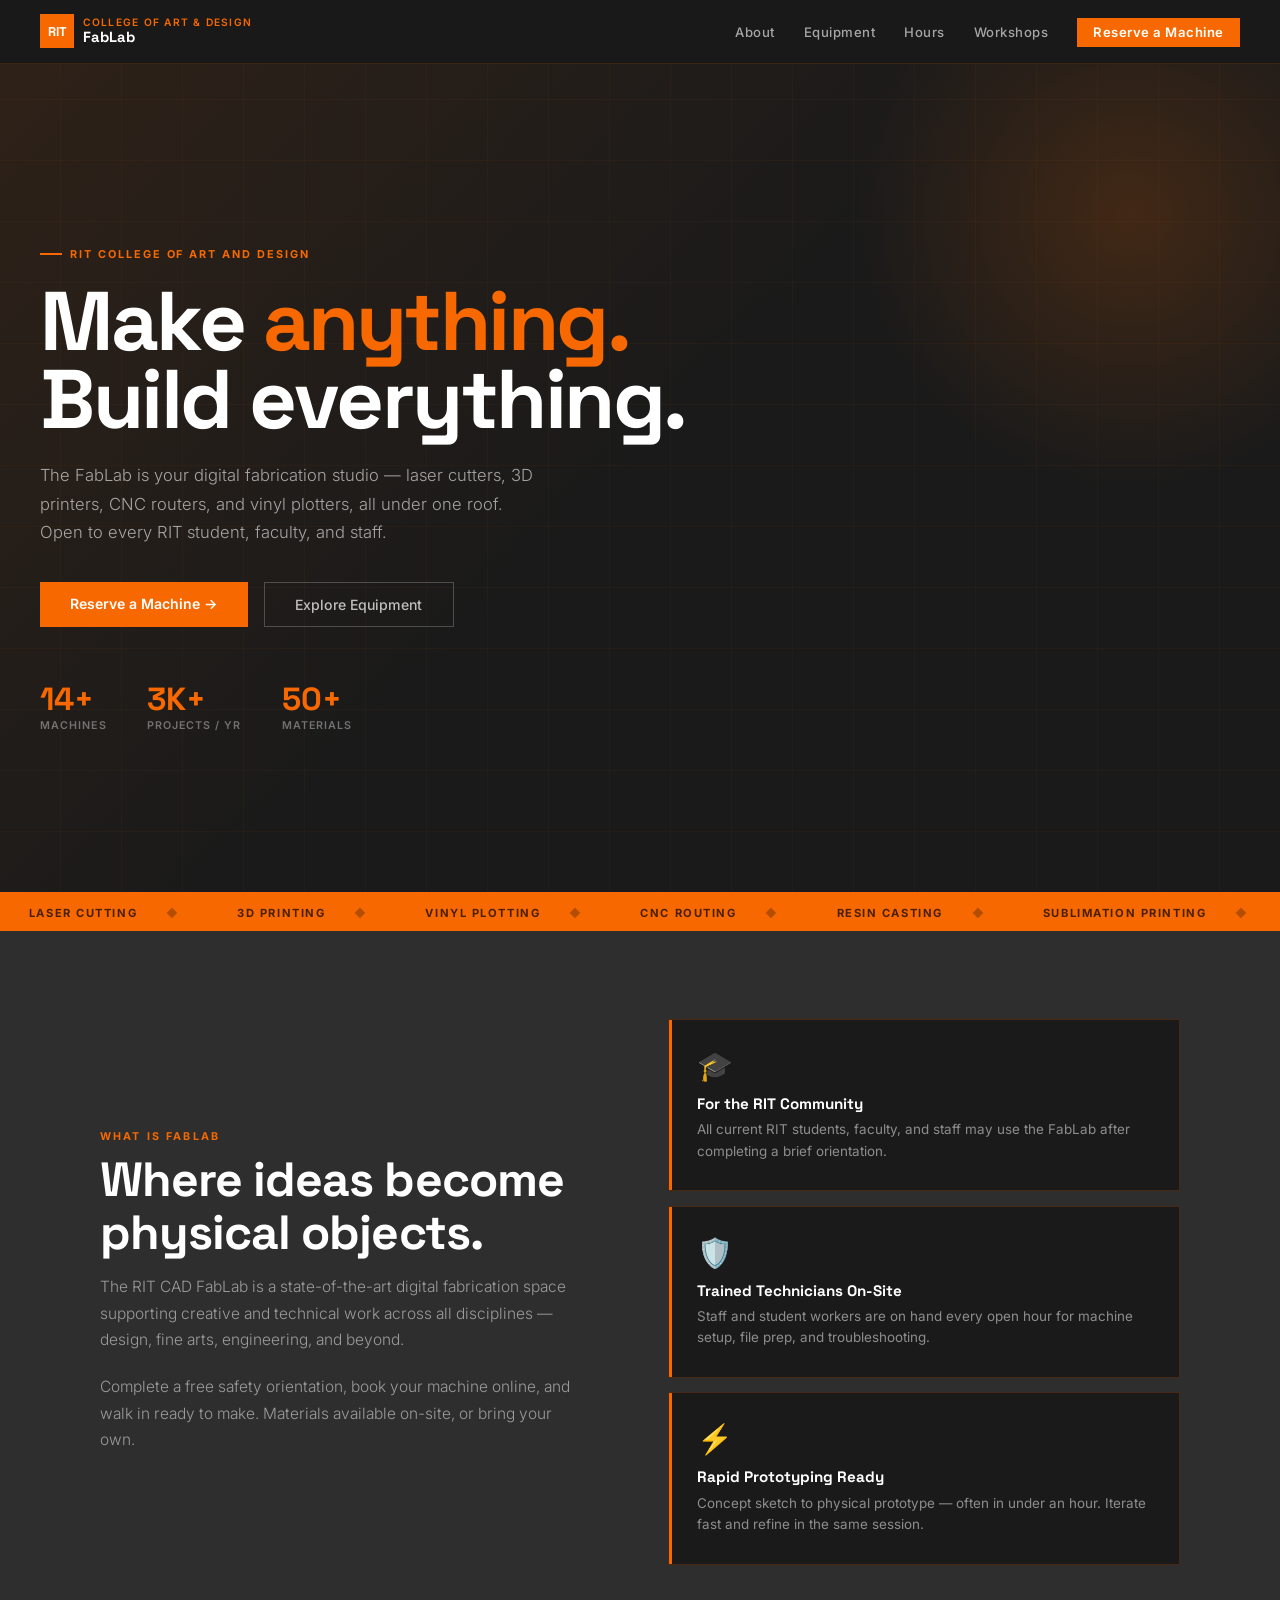
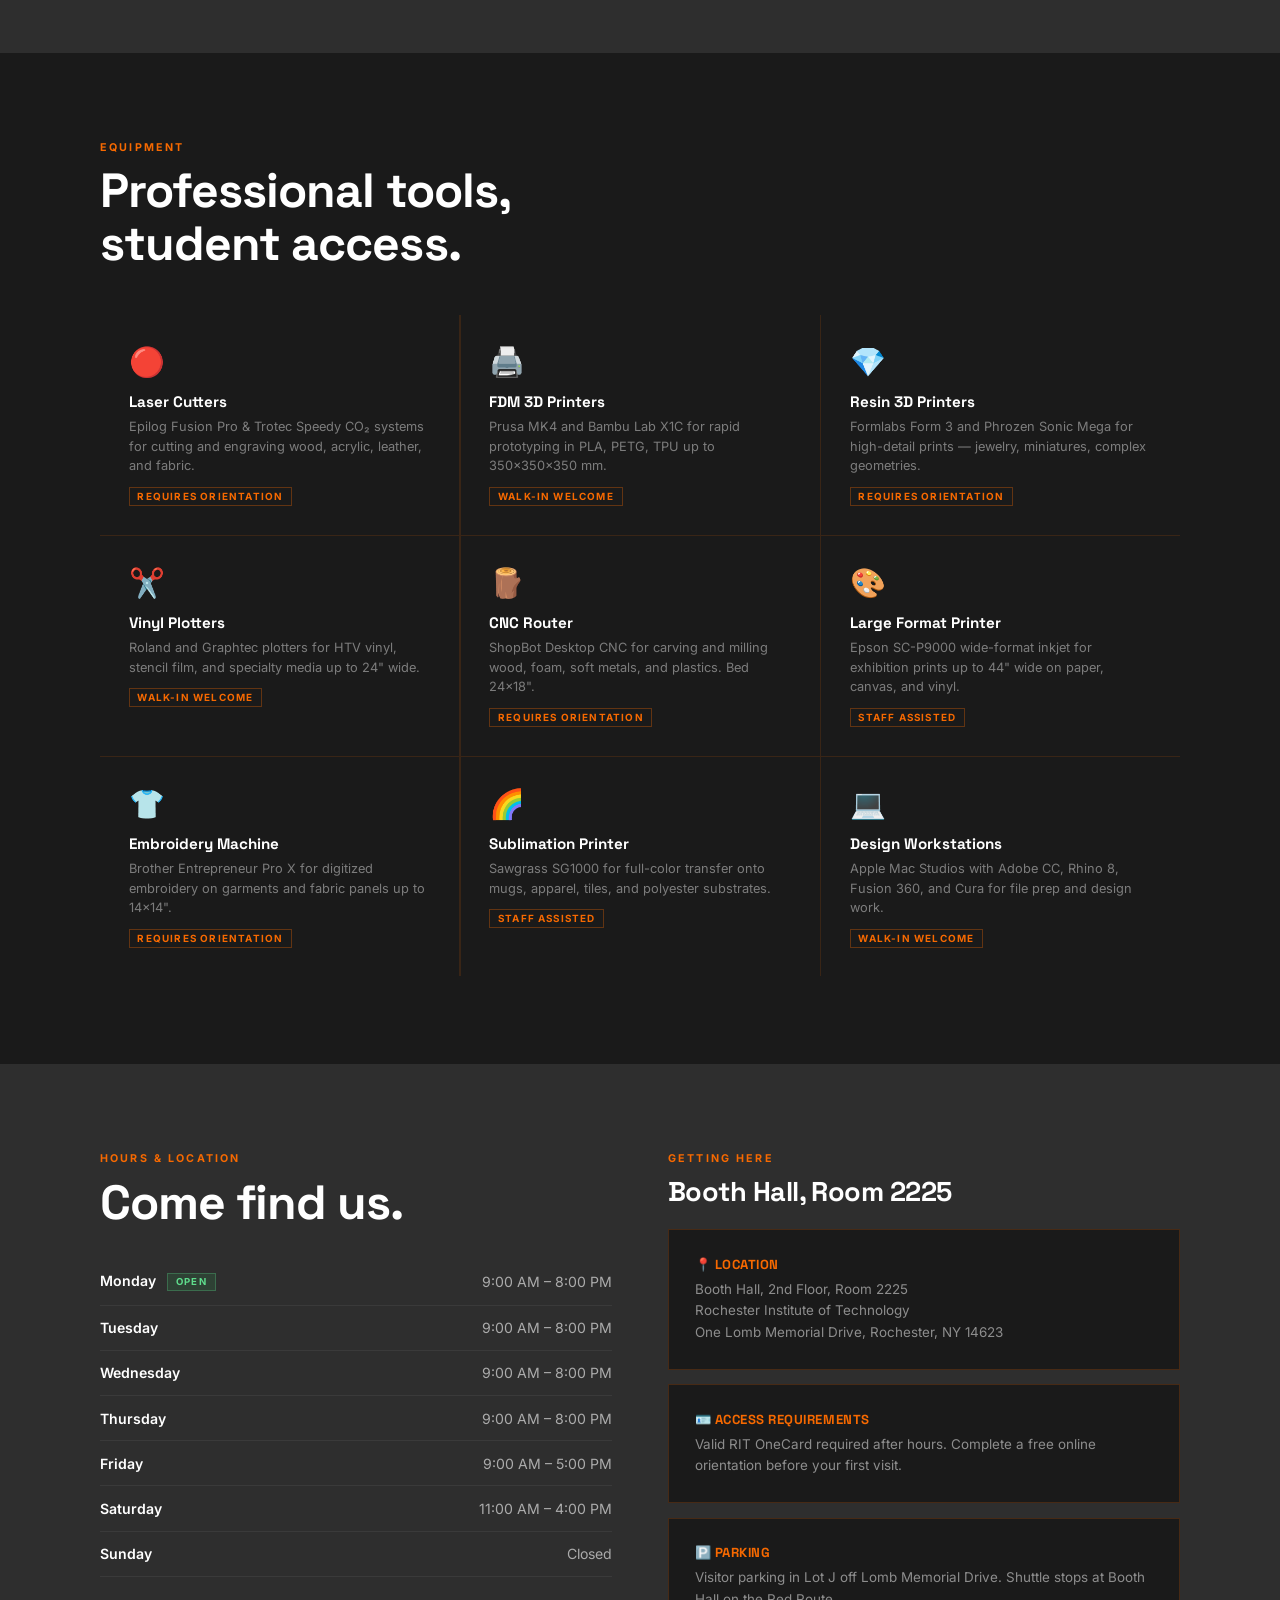
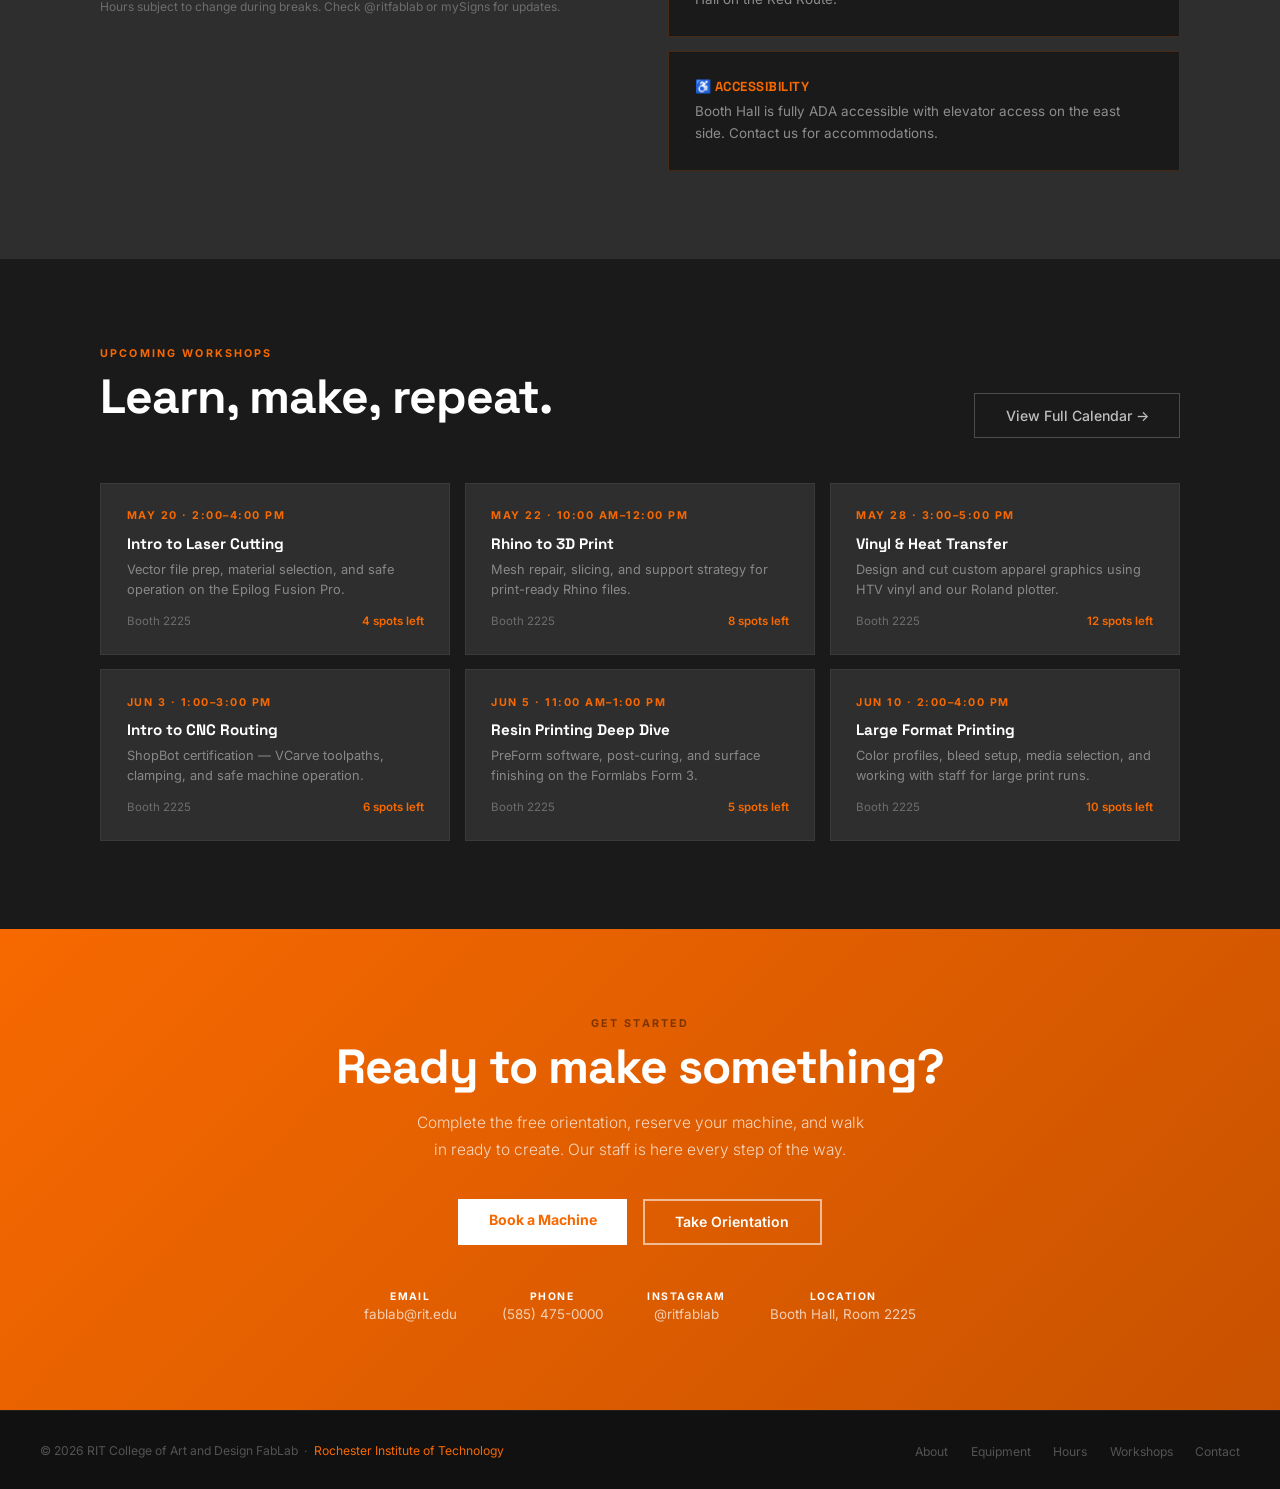
==== fablab-home.html @ c1dd7749 "Testing FabLab home page one file" ====
<!DOCTYPE html>
<html lang="en">
<head>
<meta charset="UTF-8"/>
<meta name="viewport" content="width=device-width,initial-scale=1.0"/>
<title>FabLab — RIT College of Art and Design</title>
<link rel="preconnect" href="https://fonts.googleapis.com"/>
<link rel="preconnect" href="https://fonts.gstatic.com" crossorigin/>
<link href="https://fonts.googleapis.com/css2?family=Inter:wght@300;400;500;600;700&family=Space+Grotesk:wght@400;500;700&display=swap" rel="stylesheet"/>
<style>
*,*::before,*::after{box-sizing:border-box;margin:0;padding:0}
:root{--o:#F76900;--od:#1A1A1A;--om:#2E2E2E;--ow:#fff;--oa:#FF9A3C}
html{scroll-behavior:smooth}
body{font-family:'Inter',sans-serif;background:#1A1A1A;color:#fff;overflow-x:hidden}
nav{position:sticky;top:0;z-index:100;display:flex;align-items:center;justify-content:space-between;padding:.9rem 2.5rem;background:rgba(26,26,26,.92);backdrop-filter:blur(12px);border-bottom:1px solid rgba(247,105,0,.15)}
.nlogo{display:flex;align-items:center;gap:.55rem;text-decoration:none}
.nmark{width:34px;height:34px;background:var(--o);display:grid;place-items:center;font-family:'Space Grotesk',sans-serif;font-weight:700;font-size:.8rem;color:#fff;flex-shrink:0}
.ntext{display:flex;flex-direction:column;line-height:1.15}
.ntext span:first-child{font-size:.64rem;font-weight:600;color:var(--o);letter-spacing:.12em;text-transform:uppercase}
.ntext span:last-child{font-size:.92rem;font-weight:700;font-family:'Space Grotesk',sans-serif;color:#fff}
.nlinks{display:flex;gap:1.8rem;list-style:none}
.nlinks a{text-decoration:none;font-size:.82rem;font-weight:500;color:rgba(255,255,255,.62);letter-spacing:.04em;transition:color .2s}
.nlinks a:hover{color:var(--o)}
.ncta{background:var(--o);color:#fff!important;padding:.4rem 1rem;font-weight:600!important}
.ncta:hover{background:var(--oa)!important}

/* HERO */
#hero{position:relative;min-height:92vh;display:flex;align-items:center;padding:4rem 2.5rem 3rem;overflow:hidden}
.hbg{position:absolute;inset:0;background:linear-gradient(135deg,rgba(247,105,0,.09) 0%,transparent 50%),repeating-linear-gradient(0deg,transparent,transparent 60px,rgba(247,105,0,.04) 60px,rgba(247,105,0,.04) 61px),repeating-linear-gradient(90deg,transparent,transparent 60px,rgba(247,105,0,.04) 60px,rgba(247,105,0,.04) 61px)}
.hglow{position:absolute;top:-150px;right:-150px;width:600px;height:600px;background:radial-gradient(circle,rgba(247,105,0,.18) 0%,transparent 65%);pointer-events:none}
.hcontent{position:relative;max-width:720px}
.heyebrow{display:inline-flex;align-items:center;gap:.5rem;font-size:.68rem;font-weight:700;letter-spacing:.18em;text-transform:uppercase;color:var(--o);margin-bottom:1.3rem}
.heyebrow::before{content:'';width:22px;height:2px;background:var(--o)}
h1{font-family:'Space Grotesk',sans-serif;font-size:clamp(2.8rem,6.5vw,5.5rem);font-weight:700;line-height:.94;letter-spacing:-.03em;margin-bottom:1.4rem}
h1 em{font-style:normal;color:var(--o)}
.hsub{font-size:1.04rem;font-weight:300;line-height:1.72;color:rgba(255,255,255,.6);max-width:500px;margin-bottom:2.2rem}
.hactions{display:flex;gap:1rem;flex-wrap:wrap}
.btnp{display:inline-block;background:var(--o);color:#fff;text-decoration:none;font-weight:600;font-size:.88rem;padding:.8rem 1.9rem;transition:background .2s,transform .15s}
.btnp:hover{background:var(--oa);transform:translateY(-2px)}
.btng{display:inline-block;background:transparent;color:rgba(255,255,255,.72);text-decoration:none;font-weight:500;font-size:.88rem;padding:.8rem 1.9rem;border:1px solid rgba(255,255,255,.22);transition:border-color .2s,color .2s,transform .15s}
.btng:hover{border-color:var(--o);color:var(--o);transform:translateY(-2px)}
.hstats{display:flex;gap:2.5rem;margin-top:3.5rem}
.stat{text-align:left}
.snum{font-family:'Space Grotesk',sans-serif;font-size:2rem;font-weight:700;color:var(--o);line-height:1}
.slbl{font-size:.67rem;font-weight:600;letter-spacing:.1em;color:rgba(255,255,255,.38);text-transform:uppercase;margin-top:.28rem}

/* TICKER */
.ticker-wrap{background:var(--o);overflow:hidden;white-space:nowrap;padding:.6rem 0}
.ticker-track{display:inline-block;animation:tick 26s linear infinite}
.ticker-track span{font-size:.7rem;font-weight:700;letter-spacing:.14em;text-transform:uppercase;color:rgba(0,0,0,.7);padding:0 1.8rem}
.ticker-track span::after{content:'◆';margin-left:1.8rem;opacity:.38}
@keyframes tick{from{transform:translateX(0)}to{transform:translateX(-50%)}}

/* SECTIONS */
section{padding:5.5rem 2.5rem}
.slabel{font-size:.67rem;font-weight:700;letter-spacing:.2em;text-transform:uppercase;color:var(--o);margin-bottom:.7rem}
.stitle{font-family:'Space Grotesk',sans-serif;font-size:clamp(1.9rem,3.8vw,3rem);font-weight:700;letter-spacing:-.02em;line-height:1.1;margin-bottom:.9rem}
.ssub{font-size:.97rem;font-weight:300;color:rgba(255,255,255,.52);max-width:490px;line-height:1.72}

/* ABOUT */
#about{background:#2E2E2E}
.agrid{display:grid;grid-template-columns:1fr 1fr;gap:3.5rem;align-items:center;max-width:1080px;margin:0 auto}
.acards{display:flex;flex-direction:column;gap:.9rem}
.acard{background:#1A1A1A;border:1px solid rgba(247,105,0,.2);padding:1.75rem;position:relative;overflow:hidden}
.acard::before{content:'';position:absolute;top:0;left:0;width:3px;height:100%;background:var(--o)}
.aicon{font-size:1.8rem;margin-bottom:.7rem}
.acard h3{font-family:'Space Grotesk',sans-serif;font-size:.95rem;font-weight:700;margin-bottom:.38rem}
.acard p{font-size:.84rem;color:rgba(255,255,255,.5);line-height:1.6}

/* EQUIPMENT */
#equipment{background:#1A1A1A}
.eheader{max-width:1080px;margin:0 auto 2.8rem}
.egrid{display:grid;grid-template-columns:repeat(3,1fr);gap:1.5px;max-width:1080px;margin:0 auto;background:rgba(247,105,0,.14)}
.eitem{background:#1A1A1A;padding:1.8rem;transition:background .2s}
.eitem:hover{background:rgba(247,105,0,.07)}
.eico{font-size:1.8rem;margin-bottom:.8rem}
.eitem h3{font-family:'Space Grotesk',sans-serif;font-size:.95rem;font-weight:700;margin-bottom:.38rem}
.eitem p{font-size:.8rem;color:rgba(255,255,255,.43);line-height:1.55}
.etag{display:inline-block;margin-top:.65rem;font-size:.62rem;font-weight:700;letter-spacing:.12em;text-transform:uppercase;color:var(--o);border:1px solid rgba(247,105,0,.32);padding:.16rem .48rem}

/* HOURS */
#hours{background:#2E2E2E}
.hinner{max-width:1080px;margin:0 auto;display:grid;grid-template-columns:1fr 1fr;gap:3.5rem;align-items:start}
.htable{width:100%;border-collapse:collapse;margin-top:1.8rem}
.htable tr{border-bottom:1px solid rgba(255,255,255,.06)}
.htable td{padding:.85rem 0;font-size:.88rem;color:rgba(255,255,255,.6)}
.htable td:first-child{font-weight:600;color:#fff}
.htable td:last-child{text-align:right}
.bopen{display:inline-block;background:rgba(50,200,100,.12);color:#5fdc8c;border:1px solid rgba(95,220,140,.28);font-size:.6rem;font-weight:700;letter-spacing:.12em;text-transform:uppercase;padding:.16rem .5rem;vertical-align:middle;margin-left:.45rem}
.iblock{background:#1A1A1A;border:1px solid rgba(247,105,0,.2);padding:1.6rem;margin-top:.9rem}
.iblock h4{font-family:'Space Grotesk',sans-serif;font-size:.82rem;font-weight:700;color:var(--o);margin-bottom:.38rem;letter-spacing:.04em;text-transform:uppercase}
.iblock p{font-size:.84rem;color:rgba(255,255,255,.5);line-height:1.6}

/* WORKSHOPS */
#workshops{background:#1A1A1A}
.winner{max-width:1080px;margin:0 auto}
.wheader{display:flex;justify-content:space-between;align-items:flex-end;margin-bottom:2.8rem;flex-wrap:wrap;gap:1rem}
.wcards{display:grid;grid-template-columns:repeat(3,1fr);gap:.9rem}
.wcard{background:#2E2E2E;border:1px solid rgba(255,255,255,.06);padding:1.6rem;transition:border-color .2s,transform .2s}
.wcard:hover{border-color:rgba(247,105,0,.38);transform:translateY(-3px)}
.wdate{font-size:.67rem;font-weight:700;letter-spacing:.14em;text-transform:uppercase;color:var(--o);margin-bottom:.7rem}
.wtitle{font-family:'Space Grotesk',sans-serif;font-size:.95rem;font-weight:700;margin-bottom:.42rem;line-height:1.3}
.wdesc{font-size:.8rem;color:rgba(255,255,255,.43);line-height:1.55;margin-bottom:.9rem}
.wmeta{display:flex;justify-content:space-between;align-items:center;font-size:.72rem;color:rgba(255,255,255,.3)}
.wspots{color:var(--o);font-weight:600}

/* CONTACT */
#contact{background:linear-gradient(135deg,#F76900 0%,#c85200 100%);text-align:center;padding:5.5rem 2.5rem}
#contact .slabel{color:rgba(0,0,0,.45)}
#contact .stitle{color:#fff}
#contact .ssub{color:rgba(255,255,255,.75);margin:1rem auto 2.2rem;max-width:460px}
.cactions{display:flex;gap:1rem;justify-content:center;flex-wrap:wrap;margin-bottom:2.8rem}
.btnw{display:inline-block;background:#fff;color:var(--o);text-decoration:none;font-weight:700;font-size:.88rem;padding:.8rem 1.9rem;transition:transform .15s}
.btnw:hover{transform:translateY(-2px)}
.btnow{display:inline-block;background:transparent;color:#fff;text-decoration:none;font-weight:600;font-size:.88rem;padding:.8rem 1.9rem;border:2px solid rgba(255,255,255,.58);transition:border-color .2s,transform .15s}
.btnow:hover{border-color:#fff;transform:translateY(-2px)}
.cdetails{display:flex;justify-content:center;gap:2.8rem;flex-wrap:wrap}
.cdet{font-size:.84rem;color:rgba(255,255,255,.7)}
.cdet strong{display:block;color:#fff;font-size:.65rem;font-weight:700;letter-spacing:.14em;text-transform:uppercase;margin-bottom:.22rem}

/* FOOTER */
footer{background:#111;padding:1.8rem 2.5rem;display:flex;align-items:center;justify-content:space-between;flex-wrap:wrap;gap:1rem;border-top:1px solid rgba(255,255,255,.06)}
.fleft{font-size:.76rem;color:rgba(255,255,255,.28)}
.fleft a{color:var(--o);text-decoration:none}
.flinks{display:flex;gap:1.4rem;list-style:none}
.flinks a{font-size:.76rem;color:rgba(255,255,255,.28);text-decoration:none;transition:color .2s}
.flinks a:hover{color:var(--o)}

@media(max-width:768px){
  nav{padding:.9rem 1.25rem}
  .nlinks{display:none}
  section{padding:3.5rem 1.25rem}
  #hero{padding:4rem 1.25rem 3rem}
  .agrid,.hinner{grid-template-columns:1fr;gap:2rem}
  .egrid{grid-template-columns:1fr 1fr}
  .wcards{grid-template-columns:1fr}
  h1{font-size:2.8rem}
  footer{flex-direction:column;align-items:flex-start}
}
@media(max-width:480px){.egrid{grid-template-columns:1fr}}
</style>
</head>
<body>

<nav>
  <a href="#" class="nlogo">
    <div class="nmark">RIT</div>
    <div class="ntext">
      <span>College of Art &amp; Design</span>
      <span>FabLab</span>
    </div>
  </a>
  <ul class="nlinks">
    <li><a href="#about">About</a></li>
    <li><a href="#equipment">Equipment</a></li>
    <li><a href="#hours">Hours</a></li>
    <li><a href="#workshops">Workshops</a></li>
    <li><a href="#contact" class="ncta">Reserve a Machine</a></li>
  </ul>
</nav>

<section id="hero">
  <div class="hbg"></div>
  <div class="hglow"></div>
  <div class="hcontent">
    <div class="heyebrow">RIT College of Art and Design</div>
    <h1>Make <em>anything.</em><br>Build everything.</h1>
    <p class="hsub">The FabLab is your digital fabrication studio — laser cutters, 3D printers, CNC routers, and vinyl plotters, all under one roof. Open to every RIT student, faculty, and staff.</p>
    <div class="hactions">
      <a href="#contact" class="btnp">Reserve a Machine →</a>
      <a href="#equipment" class="btng">Explore Equipment</a>
    </div>
    <div class="hstats">
      <div class="stat"><div class="snum">14+</div><div class="slbl">Machines</div></div>
      <div class="stat"><div class="snum">3K+</div><div class="slbl">Projects / yr</div></div>
      <div class="stat"><div class="snum">50+</div><div class="slbl">Materials</div></div>
    </div>
  </div>
</section>

<div class="ticker-wrap" aria-hidden="true">
  <div class="ticker-track">
    <span>Laser Cutting</span><span>3D Printing</span><span>Vinyl Plotting</span><span>CNC Routing</span><span>Resin Casting</span><span>Sublimation Printing</span><span>Embroidery Machine</span><span>Large Format Printing</span><span>Laser Engraving</span>
    <span>Laser Cutting</span><span>3D Printing</span><span>Vinyl Plotting</span><span>CNC Routing</span><span>Resin Casting</span><span>Sublimation Printing</span><span>Embroidery Machine</span><span>Large Format Printing</span><span>Laser Engraving</span>
  </div>
</div>

<section id="about">
  <div class="agrid">
    <div>
      <div class="slabel">What is FabLab</div>
      <h2 class="stitle">Where ideas become<br>physical objects.</h2>
      <p class="ssub">The RIT CAD FabLab is a state-of-the-art digital fabrication space supporting creative and technical work across all disciplines — design, fine arts, engineering, and beyond.</p>
      <br>
      <p class="ssub">Complete a free safety orientation, book your machine online, and walk in ready to make. Materials available on-site, or bring your own.</p>
    </div>
    <div class="acards">
      <div class="acard"><div class="aicon">🎓</div><h3>For the RIT Community</h3><p>All current RIT students, faculty, and staff may use the FabLab after completing a brief orientation.</p></div>
      <div class="acard"><div class="aicon">🛡️</div><h3>Trained Technicians On-Site</h3><p>Staff and student workers are on hand every open hour for machine setup, file prep, and troubleshooting.</p></div>
      <div class="acard"><div class="aicon">⚡</div><h3>Rapid Prototyping Ready</h3><p>Concept sketch to physical prototype — often in under an hour. Iterate fast and refine in the same session.</p></div>
    </div>
  </div>
</section>

<section id="equipment">
  <div class="eheader">
    <div class="slabel">Equipment</div>
    <h2 class="stitle">Professional tools,<br>student access.</h2>
  </div>
  <div class="egrid">
    <div class="eitem"><div class="eico">🔴</div><h3>Laser Cutters</h3><p>Epilog Fusion Pro &amp; Trotec Speedy CO₂ systems for cutting and engraving wood, acrylic, leather, and fabric.</p><span class="etag">Requires Orientation</span></div>
    <div class="eitem"><div class="eico">🖨️</div><h3>FDM 3D Printers</h3><p>Prusa MK4 and Bambu Lab X1C for rapid prototyping in PLA, PETG, TPU up to 350×350×350 mm.</p><span class="etag">Walk-in Welcome</span></div>
    <div class="eitem"><div class="eico">💎</div><h3>Resin 3D Printers</h3><p>Formlabs Form 3 and Phrozen Sonic Mega for high-detail prints — jewelry, miniatures, complex geometries.</p><span class="etag">Requires Orientation</span></div>
    <div class="eitem"><div class="eico">✂️</div><h3>Vinyl Plotters</h3><p>Roland and Graphtec plotters for HTV vinyl, stencil film, and specialty media up to 24" wide.</p><span class="etag">Walk-in Welcome</span></div>
    <div class="eitem"><div class="eico">🪵</div><h3>CNC Router</h3><p>ShopBot Desktop CNC for carving and milling wood, foam, soft metals, and plastics. Bed 24×18".</p><span class="etag">Requires Orientation</span></div>
    <div class="eitem"><div class="eico">🎨</div><h3>Large Format Printer</h3><p>Epson SC-P9000 wide-format inkjet for exhibition prints up to 44" wide on paper, canvas, and vinyl.</p><span class="etag">Staff Assisted</span></div>
    <div class="eitem"><div class="eico">👕</div><h3>Embroidery Machine</h3><p>Brother Entrepreneur Pro X for digitized embroidery on garments and fabric panels up to 14×14".</p><span class="etag">Requires Orientation</span></div>
    <div class="eitem"><div class="eico">🌈</div><h3>Sublimation Printer</h3><p>Sawgrass SG1000 for full-color transfer onto mugs, apparel, tiles, and polyester substrates.</p><span class="etag">Staff Assisted</span></div>
    <div class="eitem"><div class="eico">💻</div><h3>Design Workstations</h3><p>Apple Mac Studios with Adobe CC, Rhino 8, Fusion 360, and Cura for file prep and design work.</p><span class="etag">Walk-in Welcome</span></div>
  </div>
</section>

<section id="hours">
  <div class="hinner">
    <div>
      <div class="slabel">Hours &amp; Location</div>
      <h2 class="stitle">Come find us.</h2>
      <table class="htable">
        <tr><td>Monday <span class="bopen">Open</span></td><td>9:00 AM – 8:00 PM</td></tr>
        <tr><td>Tuesday</td><td>9:00 AM – 8:00 PM</td></tr>
        <tr><td>Wednesday</td><td>9:00 AM – 8:00 PM</td></tr>
        <tr><td>Thursday</td><td>9:00 AM – 8:00 PM</td></tr>
        <tr><td>Friday</td><td>9:00 AM – 5:00 PM</td></tr>
        <tr><td>Saturday</td><td>11:00 AM – 4:00 PM</td></tr>
        <tr><td>Sunday</td><td>Closed</td></tr>
      </table>
      <br>
      <p style="font-size:.75rem;color:rgba(255,255,255,.3);line-height:1.6">Hours subject to change during breaks. Check @ritfablab or mySigns for updates.</p>
    </div>
    <div>
      <div class="slabel">Getting Here</div>
      <h2 class="stitle" style="font-size:1.7rem;margin-bottom:1.4rem">Booth Hall, Room 2225</h2>
      <div class="iblock"><h4>📍 Location</h4><p>Booth Hall, 2nd Floor, Room 2225<br>Rochester Institute of Technology<br>One Lomb Memorial Drive, Rochester, NY 14623</p></div>
      <div class="iblock"><h4>🪪 Access Requirements</h4><p>Valid RIT OneCard required after hours. Complete a free online orientation before your first visit.</p></div>
      <div class="iblock"><h4>🅿️ Parking</h4><p>Visitor parking in Lot J off Lomb Memorial Drive. Shuttle stops at Booth Hall on the Red Route.</p></div>
      <div class="iblock"><h4>♿ Accessibility</h4><p>Booth Hall is fully ADA accessible with elevator access on the east side. Contact us for accommodations.</p></div>
    </div>
  </div>
</section>

<section id="workshops">
  <div class="winner">
    <div class="wheader">
      <div><div class="slabel">Upcoming Workshops</div><h2 class="stitle">Learn, make, repeat.</h2></div>
      <a href="#contact" class="btng" style="white-space:nowrap">View Full Calendar →</a>
    </div>
    <div class="wcards">
      <div class="wcard"><div class="wdate">May 20 · 2:00–4:00 PM</div><div class="wtitle">Intro to Laser Cutting</div><div class="wdesc">Vector file prep, material selection, and safe operation on the Epilog Fusion Pro.</div><div class="wmeta"><span>Booth 2225</span><span class="wspots">4 spots left</span></div></div>
      <div class="wcard"><div class="wdate">May 22 · 10:00 AM–12:00 PM</div><div class="wtitle">Rhino to 3D Print</div><div class="wdesc">Mesh repair, slicing, and support strategy for print-ready Rhino files.</div><div class="wmeta"><span>Booth 2225</span><span class="wspots">8 spots left</span></div></div>
      <div class="wcard"><div class="wdate">May 28 · 3:00–5:00 PM</div><div class="wtitle">Vinyl &amp; Heat Transfer</div><div class="wdesc">Design and cut custom apparel graphics using HTV vinyl and our Roland plotter.</div><div class="wmeta"><span>Booth 2225</span><span class="wspots">12 spots left</span></div></div>
      <div class="wcard"><div class="wdate">Jun 3 · 1:00–3:00 PM</div><div class="wtitle">Intro to CNC Routing</div><div class="wdesc">ShopBot certification — VCarve toolpaths, clamping, and safe machine operation.</div><div class="wmeta"><span>Booth 2225</span><span class="wspots">6 spots left</span></div></div>
      <div class="wcard"><div class="wdate">Jun 5 · 11:00 AM–1:00 PM</div><div class="wtitle">Resin Printing Deep Dive</div><div class="wdesc">PreForm software, post-curing, and surface finishing on the Formlabs Form 3.</div><div class="wmeta"><span>Booth 2225</span><span class="wspots">5 spots left</span></div></div>
      <div class="wcard"><div class="wdate">Jun 10 · 2:00–4:00 PM</div><div class="wtitle">Large Format Printing</div><div class="wdesc">Color profiles, bleed setup, media selection, and working with staff for large print runs.</div><div class="wmeta"><span>Booth 2225</span><span class="wspots">10 spots left</span></div></div>
    </div>
  </div>
</section>

<section id="contact">
  <div class="slabel">Get Started</div>
  <h2 class="stitle">Ready to make something?</h2>
  <p class="ssub">Complete the free orientation, reserve your machine, and walk in ready to create. Our staff is here every step of the way.</p>
  <div class="cactions">
    <a href="https://rit.edu" class="btnw">Book a Machine</a>
    <a href="https://rit.edu" class="btnow">Take Orientation</a>
  </div>
  <div class="cdetails">
    <div class="cdet"><strong>Email</strong>fablab@rit.edu</div>
    <div class="cdet"><strong>Phone</strong>(585) 475-0000</div>
    <div class="cdet"><strong>Instagram</strong>@ritfablab</div>
    <div class="cdet"><strong>Location</strong>Booth Hall, Room 2225</div>
  </div>
</section>

<footer>
  <p class="fleft">© 2026 RIT College of Art and Design FabLab &nbsp;·&nbsp; <a href="https://rit.edu">Rochester Institute of Technology</a></p>
  <ul class="flinks">
    <li><a href="#about">About</a></li>
    <li><a href="#equipment">Equipment</a></li>
    <li><a href="#hours">Hours</a></li>
    <li><a href="#workshops">Workshops</a></li>
    <li><a href="#contact">Contact</a></li>
  </ul>
</footer>

</body>
</html>
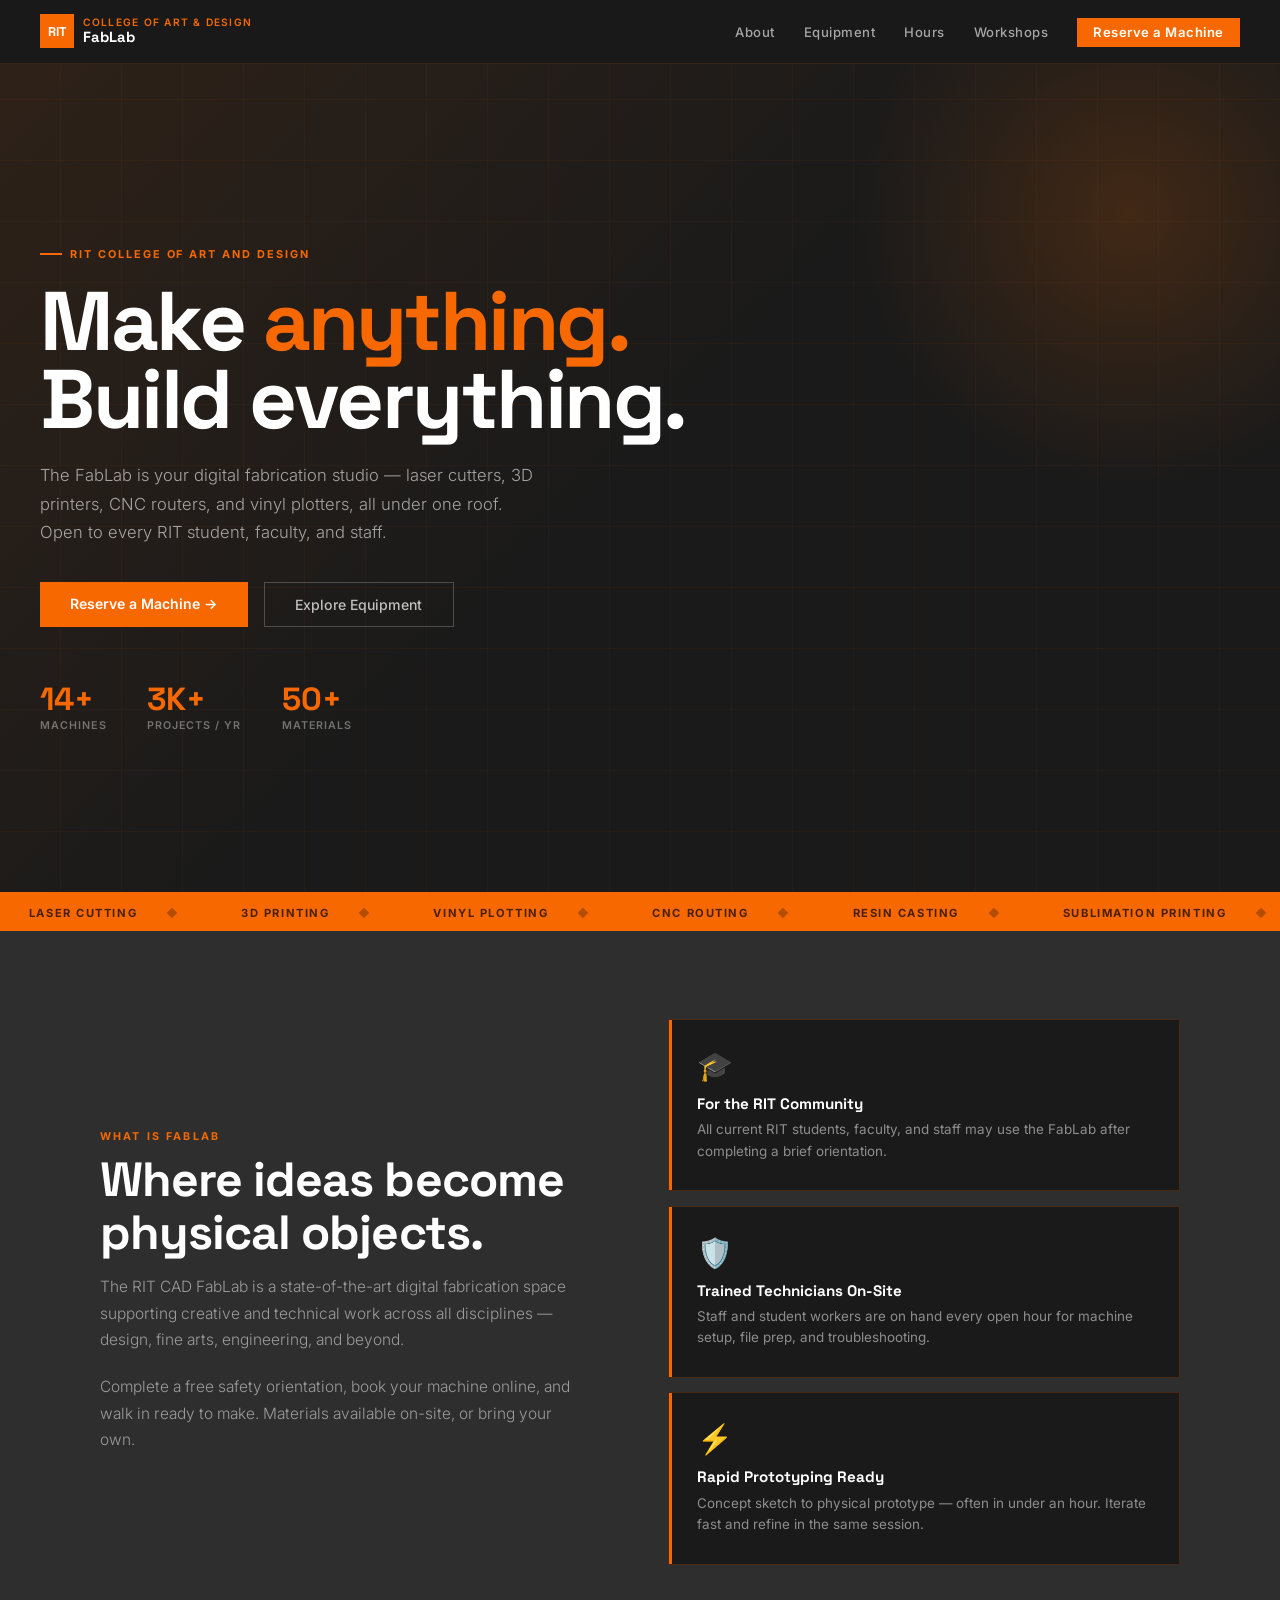
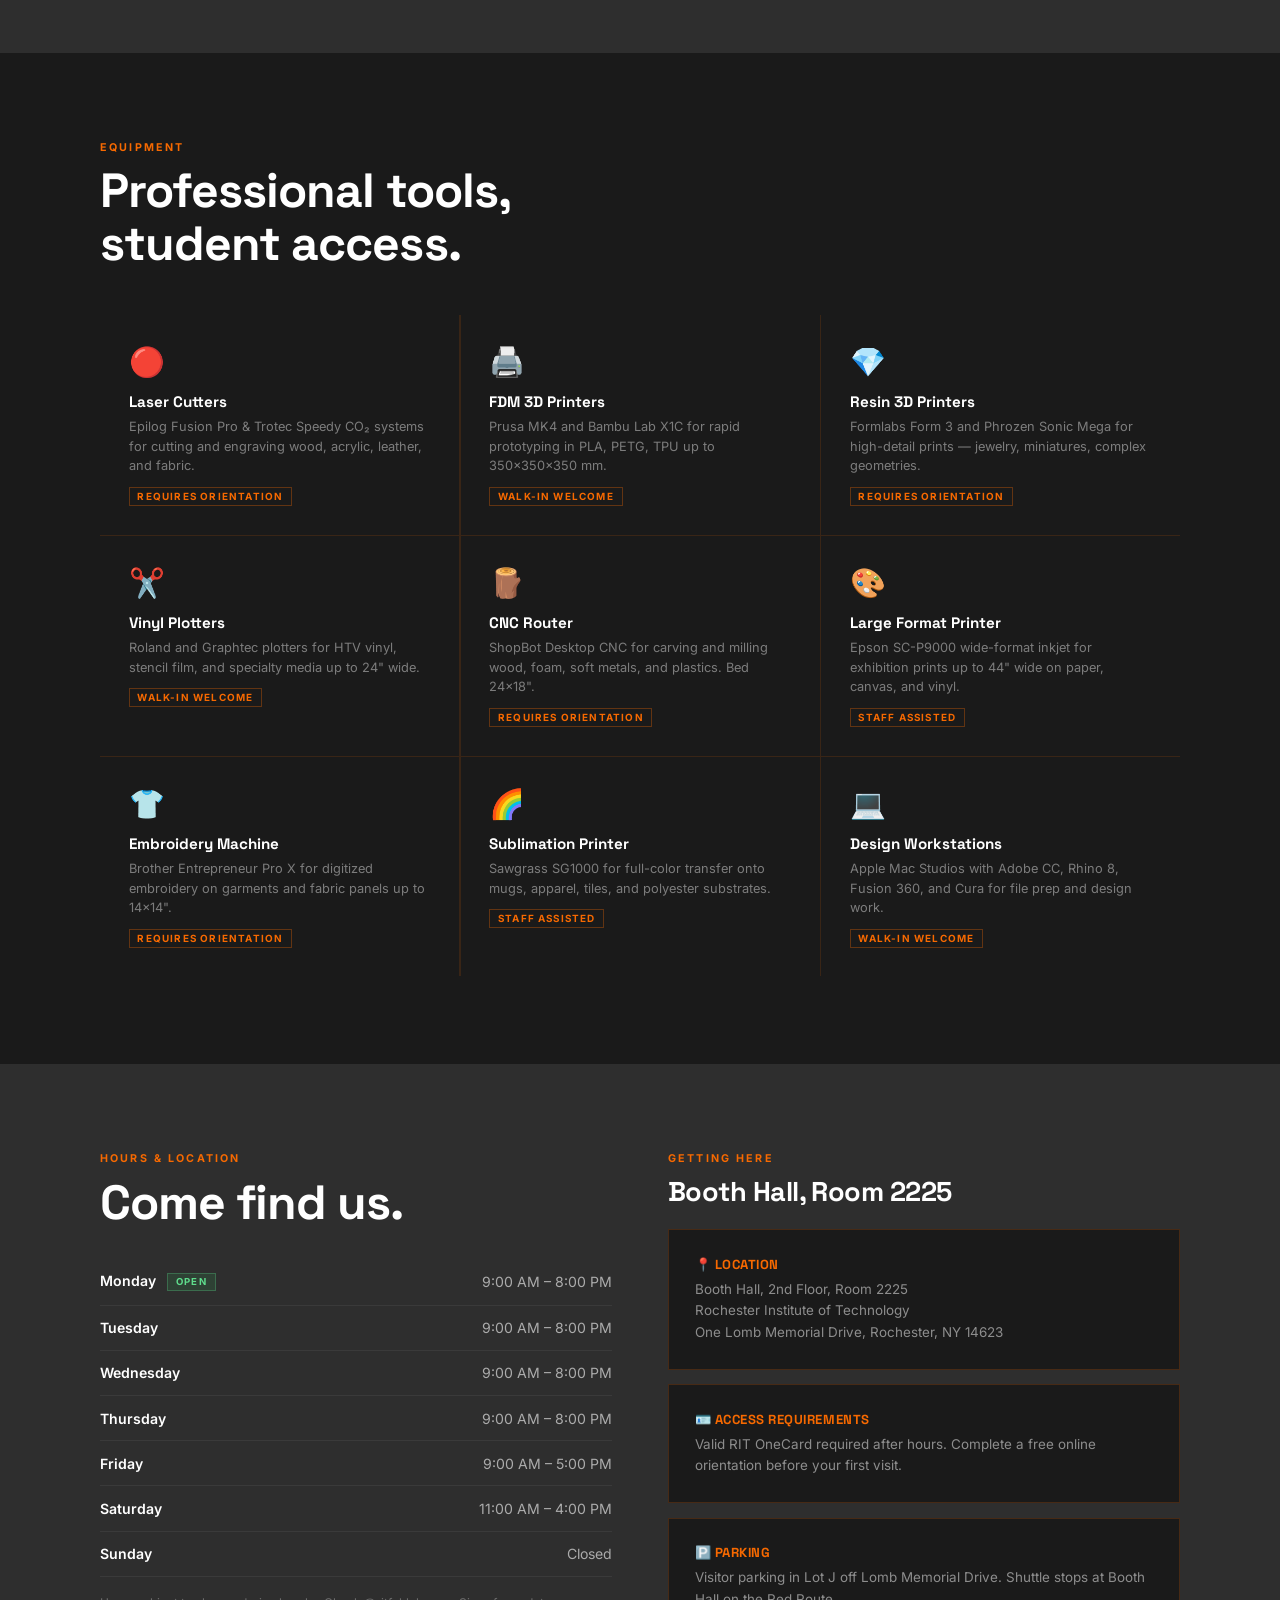
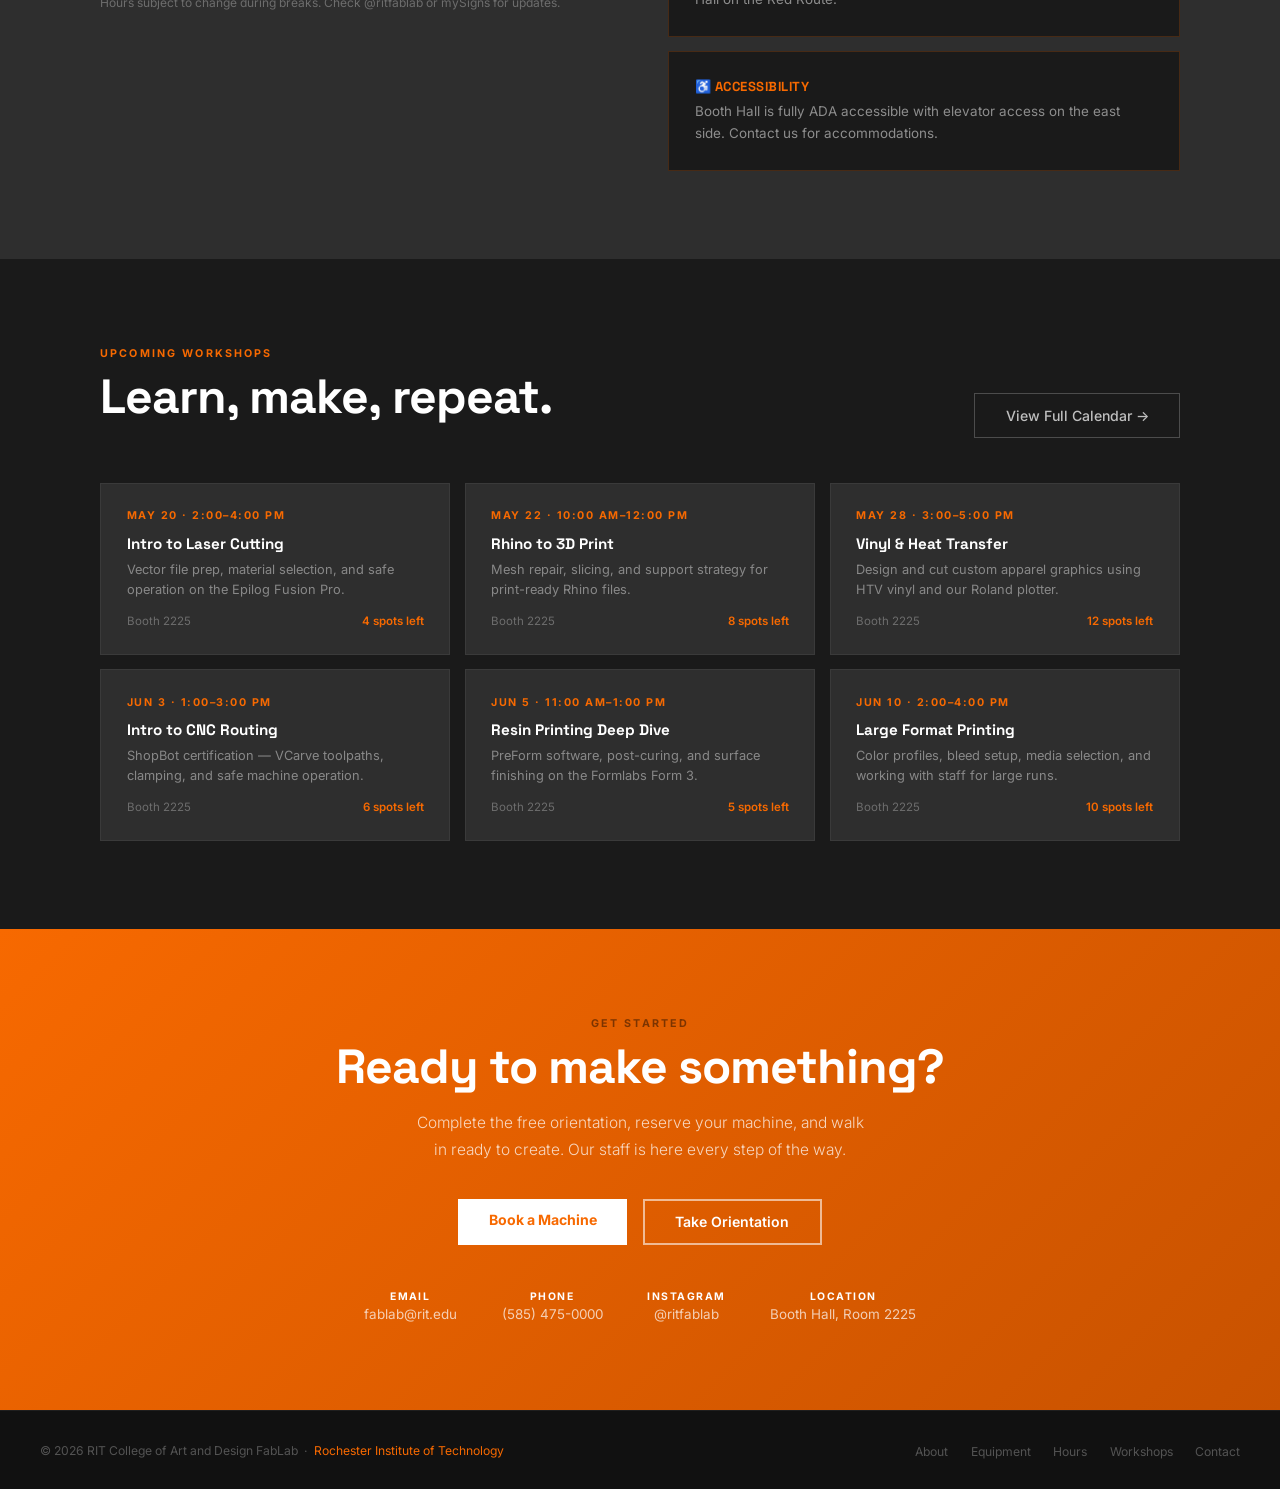
==== commit 26e67b53: "Seperate html and css files" ====
--- a/fablab-home.html
+++ b/fablab-home.html
@@ -1,296 +1,361 @@
 <!DOCTYPE html>
 <html lang="en">
 <head>
-<meta charset="UTF-8"/>
-<meta name="viewport" content="width=device-width,initial-scale=1.0"/>
-<title>FabLab — RIT College of Art and Design</title>
-<link rel="preconnect" href="https://fonts.googleapis.com"/>
-<link rel="preconnect" href="https://fonts.gstatic.com" crossorigin/>
-<link href="https://fonts.googleapis.com/css2?family=Inter:wght@300;400;500;600;700&family=Space+Grotesk:wght@400;500;700&display=swap" rel="stylesheet"/>
-<style>
-*,*::before,*::after{box-sizing:border-box;margin:0;padding:0}
-:root{--o:#F76900;--od:#1A1A1A;--om:#2E2E2E;--ow:#fff;--oa:#FF9A3C}
-html{scroll-behavior:smooth}
-body{font-family:'Inter',sans-serif;background:#1A1A1A;color:#fff;overflow-x:hidden}
-nav{position:sticky;top:0;z-index:100;display:flex;align-items:center;justify-content:space-between;padding:.9rem 2.5rem;background:rgba(26,26,26,.92);backdrop-filter:blur(12px);border-bottom:1px solid rgba(247,105,0,.15)}
-.nlogo{display:flex;align-items:center;gap:.55rem;text-decoration:none}
-.nmark{width:34px;height:34px;background:var(--o);display:grid;place-items:center;font-family:'Space Grotesk',sans-serif;font-weight:700;font-size:.8rem;color:#fff;flex-shrink:0}
-.ntext{display:flex;flex-direction:column;line-height:1.15}
-.ntext span:first-child{font-size:.64rem;font-weight:600;color:var(--o);letter-spacing:.12em;text-transform:uppercase}
-.ntext span:last-child{font-size:.92rem;font-weight:700;font-family:'Space Grotesk',sans-serif;color:#fff}
-.nlinks{display:flex;gap:1.8rem;list-style:none}
-.nlinks a{text-decoration:none;font-size:.82rem;font-weight:500;color:rgba(255,255,255,.62);letter-spacing:.04em;transition:color .2s}
-.nlinks a:hover{color:var(--o)}
-.ncta{background:var(--o);color:#fff!important;padding:.4rem 1rem;font-weight:600!important}
-.ncta:hover{background:var(--oa)!important}
-
-/* HERO */
-#hero{position:relative;min-height:92vh;display:flex;align-items:center;padding:4rem 2.5rem 3rem;overflow:hidden}
-.hbg{position:absolute;inset:0;background:linear-gradient(135deg,rgba(247,105,0,.09) 0%,transparent 50%),repeating-linear-gradient(0deg,transparent,transparent 60px,rgba(247,105,0,.04) 60px,rgba(247,105,0,.04) 61px),repeating-linear-gradient(90deg,transparent,transparent 60px,rgba(247,105,0,.04) 60px,rgba(247,105,0,.04) 61px)}
-.hglow{position:absolute;top:-150px;right:-150px;width:600px;height:600px;background:radial-gradient(circle,rgba(247,105,0,.18) 0%,transparent 65%);pointer-events:none}
-.hcontent{position:relative;max-width:720px}
-.heyebrow{display:inline-flex;align-items:center;gap:.5rem;font-size:.68rem;font-weight:700;letter-spacing:.18em;text-transform:uppercase;color:var(--o);margin-bottom:1.3rem}
-.heyebrow::before{content:'';width:22px;height:2px;background:var(--o)}
-h1{font-family:'Space Grotesk',sans-serif;font-size:clamp(2.8rem,6.5vw,5.5rem);font-weight:700;line-height:.94;letter-spacing:-.03em;margin-bottom:1.4rem}
-h1 em{font-style:normal;color:var(--o)}
-.hsub{font-size:1.04rem;font-weight:300;line-height:1.72;color:rgba(255,255,255,.6);max-width:500px;margin-bottom:2.2rem}
-.hactions{display:flex;gap:1rem;flex-wrap:wrap}
-.btnp{display:inline-block;background:var(--o);color:#fff;text-decoration:none;font-weight:600;font-size:.88rem;padding:.8rem 1.9rem;transition:background .2s,transform .15s}
-.btnp:hover{background:var(--oa);transform:translateY(-2px)}
-.btng{display:inline-block;background:transparent;color:rgba(255,255,255,.72);text-decoration:none;font-weight:500;font-size:.88rem;padding:.8rem 1.9rem;border:1px solid rgba(255,255,255,.22);transition:border-color .2s,color .2s,transform .15s}
-.btng:hover{border-color:var(--o);color:var(--o);transform:translateY(-2px)}
-.hstats{display:flex;gap:2.5rem;margin-top:3.5rem}
-.stat{text-align:left}
-.snum{font-family:'Space Grotesk',sans-serif;font-size:2rem;font-weight:700;color:var(--o);line-height:1}
-.slbl{font-size:.67rem;font-weight:600;letter-spacing:.1em;color:rgba(255,255,255,.38);text-transform:uppercase;margin-top:.28rem}
-
-/* TICKER */
-.ticker-wrap{background:var(--o);overflow:hidden;white-space:nowrap;padding:.6rem 0}
-.ticker-track{display:inline-block;animation:tick 26s linear infinite}
-.ticker-track span{font-size:.7rem;font-weight:700;letter-spacing:.14em;text-transform:uppercase;color:rgba(0,0,0,.7);padding:0 1.8rem}
-.ticker-track span::after{content:'◆';margin-left:1.8rem;opacity:.38}
-@keyframes tick{from{transform:translateX(0)}to{transform:translateX(-50%)}}
-
-/* SECTIONS */
-section{padding:5.5rem 2.5rem}
-.slabel{font-size:.67rem;font-weight:700;letter-spacing:.2em;text-transform:uppercase;color:var(--o);margin-bottom:.7rem}
-.stitle{font-family:'Space Grotesk',sans-serif;font-size:clamp(1.9rem,3.8vw,3rem);font-weight:700;letter-spacing:-.02em;line-height:1.1;margin-bottom:.9rem}
-.ssub{font-size:.97rem;font-weight:300;color:rgba(255,255,255,.52);max-width:490px;line-height:1.72}
-
-/* ABOUT */
-#about{background:#2E2E2E}
-.agrid{display:grid;grid-template-columns:1fr 1fr;gap:3.5rem;align-items:center;max-width:1080px;margin:0 auto}
-.acards{display:flex;flex-direction:column;gap:.9rem}
-.acard{background:#1A1A1A;border:1px solid rgba(247,105,0,.2);padding:1.75rem;position:relative;overflow:hidden}
-.acard::before{content:'';position:absolute;top:0;left:0;width:3px;height:100%;background:var(--o)}
-.aicon{font-size:1.8rem;margin-bottom:.7rem}
-.acard h3{font-family:'Space Grotesk',sans-serif;font-size:.95rem;font-weight:700;margin-bottom:.38rem}
-.acard p{font-size:.84rem;color:rgba(255,255,255,.5);line-height:1.6}
-
-/* EQUIPMENT */
-#equipment{background:#1A1A1A}
-.eheader{max-width:1080px;margin:0 auto 2.8rem}
-.egrid{display:grid;grid-template-columns:repeat(3,1fr);gap:1.5px;max-width:1080px;margin:0 auto;background:rgba(247,105,0,.14)}
-.eitem{background:#1A1A1A;padding:1.8rem;transition:background .2s}
-.eitem:hover{background:rgba(247,105,0,.07)}
-.eico{font-size:1.8rem;margin-bottom:.8rem}
-.eitem h3{font-family:'Space Grotesk',sans-serif;font-size:.95rem;font-weight:700;margin-bottom:.38rem}
-.eitem p{font-size:.8rem;color:rgba(255,255,255,.43);line-height:1.55}
-.etag{display:inline-block;margin-top:.65rem;font-size:.62rem;font-weight:700;letter-spacing:.12em;text-transform:uppercase;color:var(--o);border:1px solid rgba(247,105,0,.32);padding:.16rem .48rem}
-
-/* HOURS */
-#hours{background:#2E2E2E}
-.hinner{max-width:1080px;margin:0 auto;display:grid;grid-template-columns:1fr 1fr;gap:3.5rem;align-items:start}
-.htable{width:100%;border-collapse:collapse;margin-top:1.8rem}
-.htable tr{border-bottom:1px solid rgba(255,255,255,.06)}
-.htable td{padding:.85rem 0;font-size:.88rem;color:rgba(255,255,255,.6)}
-.htable td:first-child{font-weight:600;color:#fff}
-.htable td:last-child{text-align:right}
-.bopen{display:inline-block;background:rgba(50,200,100,.12);color:#5fdc8c;border:1px solid rgba(95,220,140,.28);font-size:.6rem;font-weight:700;letter-spacing:.12em;text-transform:uppercase;padding:.16rem .5rem;vertical-align:middle;margin-left:.45rem}
-.iblock{background:#1A1A1A;border:1px solid rgba(247,105,0,.2);padding:1.6rem;margin-top:.9rem}
-.iblock h4{font-family:'Space Grotesk',sans-serif;font-size:.82rem;font-weight:700;color:var(--o);margin-bottom:.38rem;letter-spacing:.04em;text-transform:uppercase}
-.iblock p{font-size:.84rem;color:rgba(255,255,255,.5);line-height:1.6}
-
-/* WORKSHOPS */
-#workshops{background:#1A1A1A}
-.winner{max-width:1080px;margin:0 auto}
-.wheader{display:flex;justify-content:space-between;align-items:flex-end;margin-bottom:2.8rem;flex-wrap:wrap;gap:1rem}
-.wcards{display:grid;grid-template-columns:repeat(3,1fr);gap:.9rem}
-.wcard{background:#2E2E2E;border:1px solid rgba(255,255,255,.06);padding:1.6rem;transition:border-color .2s,transform .2s}
-.wcard:hover{border-color:rgba(247,105,0,.38);transform:translateY(-3px)}
-.wdate{font-size:.67rem;font-weight:700;letter-spacing:.14em;text-transform:uppercase;color:var(--o);margin-bottom:.7rem}
-.wtitle{font-family:'Space Grotesk',sans-serif;font-size:.95rem;font-weight:700;margin-bottom:.42rem;line-height:1.3}
-.wdesc{font-size:.8rem;color:rgba(255,255,255,.43);line-height:1.55;margin-bottom:.9rem}
-.wmeta{display:flex;justify-content:space-between;align-items:center;font-size:.72rem;color:rgba(255,255,255,.3)}
-.wspots{color:var(--o);font-weight:600}
-
-/* CONTACT */
-#contact{background:linear-gradient(135deg,#F76900 0%,#c85200 100%);text-align:center;padding:5.5rem 2.5rem}
-#contact .slabel{color:rgba(0,0,0,.45)}
-#contact .stitle{color:#fff}
-#contact .ssub{color:rgba(255,255,255,.75);margin:1rem auto 2.2rem;max-width:460px}
-.cactions{display:flex;gap:1rem;justify-content:center;flex-wrap:wrap;margin-bottom:2.8rem}
-.btnw{display:inline-block;background:#fff;color:var(--o);text-decoration:none;font-weight:700;font-size:.88rem;padding:.8rem 1.9rem;transition:transform .15s}
-.btnw:hover{transform:translateY(-2px)}
-.btnow{display:inline-block;background:transparent;color:#fff;text-decoration:none;font-weight:600;font-size:.88rem;padding:.8rem 1.9rem;border:2px solid rgba(255,255,255,.58);transition:border-color .2s,transform .15s}
-.btnow:hover{border-color:#fff;transform:translateY(-2px)}
-.cdetails{display:flex;justify-content:center;gap:2.8rem;flex-wrap:wrap}
-.cdet{font-size:.84rem;color:rgba(255,255,255,.7)}
-.cdet strong{display:block;color:#fff;font-size:.65rem;font-weight:700;letter-spacing:.14em;text-transform:uppercase;margin-bottom:.22rem}
-
-/* FOOTER */
-footer{background:#111;padding:1.8rem 2.5rem;display:flex;align-items:center;justify-content:space-between;flex-wrap:wrap;gap:1rem;border-top:1px solid rgba(255,255,255,.06)}
-.fleft{font-size:.76rem;color:rgba(255,255,255,.28)}
-.fleft a{color:var(--o);text-decoration:none}
-.flinks{display:flex;gap:1.4rem;list-style:none}
-.flinks a{font-size:.76rem;color:rgba(255,255,255,.28);text-decoration:none;transition:color .2s}
-.flinks a:hover{color:var(--o)}
-
-@media(max-width:768px){
-  nav{padding:.9rem 1.25rem}
-  .nlinks{display:none}
-  section{padding:3.5rem 1.25rem}
-  #hero{padding:4rem 1.25rem 3rem}
-  .agrid,.hinner{grid-template-columns:1fr;gap:2rem}
-  .egrid{grid-template-columns:1fr 1fr}
-  .wcards{grid-template-columns:1fr}
-  h1{font-size:2.8rem}
-  footer{flex-direction:column;align-items:flex-start}
-}
-@media(max-width:480px){.egrid{grid-template-columns:1fr}}
-</style>
+  <meta charset="UTF-8" />
+  <meta name="viewport" content="width=device-width, initial-scale=1.0" />
+  <title>FabLab — RIT College of Art and Design</title>
+  <link rel="preconnect" href="https://fonts.googleapis.com" />
+  <link rel="preconnect" href="https://fonts.gstatic.com" crossorigin />
+  <link href="https://fonts.googleapis.com/css2?family=Inter:wght@300;400;500;600;700&family=Space+Grotesk:wght@400;500;700&display=swap" rel="stylesheet" />
+  <link rel="stylesheet" href="styles.css" />
 </head>
 <body>
 
-<nav>
-  <a href="#" class="nlogo">
-    <div class="nmark">RIT</div>
-    <div class="ntext">
-      <span>College of Art &amp; Design</span>
-      <span>FabLab</span>
-    </div>
-  </a>
-  <ul class="nlinks">
-    <li><a href="#about">About</a></li>
-    <li><a href="#equipment">Equipment</a></li>
-    <li><a href="#hours">Hours</a></li>
-    <li><a href="#workshops">Workshops</a></li>
-    <li><a href="#contact" class="ncta">Reserve a Machine</a></li>
-  </ul>
-</nav>
-
-<section id="hero">
-  <div class="hbg"></div>
-  <div class="hglow"></div>
-  <div class="hcontent">
-    <div class="heyebrow">RIT College of Art and Design</div>
-    <h1>Make <em>anything.</em><br>Build everything.</h1>
-    <p class="hsub">The FabLab is your digital fabrication studio — laser cutters, 3D printers, CNC routers, and vinyl plotters, all under one roof. Open to every RIT student, faculty, and staff.</p>
-    <div class="hactions">
-      <a href="#contact" class="btnp">Reserve a Machine →</a>
-      <a href="#equipment" class="btng">Explore Equipment</a>
-    </div>
-    <div class="hstats">
-      <div class="stat"><div class="snum">14+</div><div class="slbl">Machines</div></div>
-      <div class="stat"><div class="snum">3K+</div><div class="slbl">Projects / yr</div></div>
-      <div class="stat"><div class="snum">50+</div><div class="slbl">Materials</div></div>
+  <!-- ── NAV ── -->
+  <nav>
+    <a href="#" class="nlogo">
+      <div class="nmark">RIT</div>
+      <div class="ntext">
+        <span>College of Art &amp; Design</span>
+        <span>FabLab</span>
+      </div>
+    </a>
+    <ul class="nlinks">
+      <li><a href="#about">About</a></li>
+      <li><a href="#equipment">Equipment</a></li>
+      <li><a href="#hours">Hours</a></li>
+      <li><a href="#workshops">Workshops</a></li>
+      <li><a href="#contact" class="ncta">Reserve a Machine</a></li>
+    </ul>
+  </nav>
+
+  <!-- ── HERO ── -->
+  <section id="hero">
+    <div class="hbg"></div>
+    <div class="hglow"></div>
+    <div class="hcontent">
+      <div class="heyebrow">RIT College of Art and Design</div>
+      <h1>Make <em>anything.</em><br>Build everything.</h1>
+      <p class="hsub">
+        The FabLab is your digital fabrication studio — laser cutters, 3D printers,
+        CNC routers, and vinyl plotters, all under one roof. Open to every RIT
+        student, faculty, and staff.
+      </p>
+      <div class="hactions">
+        <a href="#contact" class="btnp">Reserve a Machine →</a>
+        <a href="#equipment" class="btng">Explore Equipment</a>
+      </div>
+      <div class="hstats">
+        <div class="stat">
+          <div class="snum">14+</div>
+          <div class="slbl">Machines</div>
+        </div>
+        <div class="stat">
+          <div class="snum">3K+</div>
+          <div class="slbl">Projects / yr</div>
+        </div>
+        <div class="stat">
+          <div class="snum">50+</div>
+          <div class="slbl">Materials</div>
+        </div>
+      </div>
+    </div>
+  </section>
+
+  <!-- ── TICKER ── -->
+  <div class="ticker-wrap" aria-hidden="true">
+    <div class="ticker-track">
+      <span>Laser Cutting</span>
+      <span>3D Printing</span>
+      <span>Vinyl Plotting</span>
+      <span>CNC Routing</span>
+      <span>Resin Casting</span>
+      <span>Sublimation Printing</span>
+      <span>Embroidery Machine</span>
+      <span>Large Format Printing</span>
+      <span>Laser Engraving</span>
+      <!-- Duplicate set for seamless loop -->
+      <span>Laser Cutting</span>
+      <span>3D Printing</span>
+      <span>Vinyl Plotting</span>
+      <span>CNC Routing</span>
+      <span>Resin Casting</span>
+      <span>Sublimation Printing</span>
+      <span>Embroidery Machine</span>
+      <span>Large Format Printing</span>
+      <span>Laser Engraving</span>
     </div>
   </div>
-</section>
-
-<div class="ticker-wrap" aria-hidden="true">
-  <div class="ticker-track">
-    <span>Laser Cutting</span><span>3D Printing</span><span>Vinyl Plotting</span><span>CNC Routing</span><span>Resin Casting</span><span>Sublimation Printing</span><span>Embroidery Machine</span><span>Large Format Printing</span><span>Laser Engraving</span>
-    <span>Laser Cutting</span><span>3D Printing</span><span>Vinyl Plotting</span><span>CNC Routing</span><span>Resin Casting</span><span>Sublimation Printing</span><span>Embroidery Machine</span><span>Large Format Printing</span><span>Laser Engraving</span>
-  </div>
-</div>
-
-<section id="about">
-  <div class="agrid">
-    <div>
-      <div class="slabel">What is FabLab</div>
-      <h2 class="stitle">Where ideas become<br>physical objects.</h2>
-      <p class="ssub">The RIT CAD FabLab is a state-of-the-art digital fabrication space supporting creative and technical work across all disciplines — design, fine arts, engineering, and beyond.</p>
-      <br>
-      <p class="ssub">Complete a free safety orientation, book your machine online, and walk in ready to make. Materials available on-site, or bring your own.</p>
-    </div>
-    <div class="acards">
-      <div class="acard"><div class="aicon">🎓</div><h3>For the RIT Community</h3><p>All current RIT students, faculty, and staff may use the FabLab after completing a brief orientation.</p></div>
-      <div class="acard"><div class="aicon">🛡️</div><h3>Trained Technicians On-Site</h3><p>Staff and student workers are on hand every open hour for machine setup, file prep, and troubleshooting.</p></div>
-      <div class="acard"><div class="aicon">⚡</div><h3>Rapid Prototyping Ready</h3><p>Concept sketch to physical prototype — often in under an hour. Iterate fast and refine in the same session.</p></div>
-    </div>
-  </div>
-</section>
-
-<section id="equipment">
-  <div class="eheader">
-    <div class="slabel">Equipment</div>
-    <h2 class="stitle">Professional tools,<br>student access.</h2>
-  </div>
-  <div class="egrid">
-    <div class="eitem"><div class="eico">🔴</div><h3>Laser Cutters</h3><p>Epilog Fusion Pro &amp; Trotec Speedy CO₂ systems for cutting and engraving wood, acrylic, leather, and fabric.</p><span class="etag">Requires Orientation</span></div>
-    <div class="eitem"><div class="eico">🖨️</div><h3>FDM 3D Printers</h3><p>Prusa MK4 and Bambu Lab X1C for rapid prototyping in PLA, PETG, TPU up to 350×350×350 mm.</p><span class="etag">Walk-in Welcome</span></div>
-    <div class="eitem"><div class="eico">💎</div><h3>Resin 3D Printers</h3><p>Formlabs Form 3 and Phrozen Sonic Mega for high-detail prints — jewelry, miniatures, complex geometries.</p><span class="etag">Requires Orientation</span></div>
-    <div class="eitem"><div class="eico">✂️</div><h3>Vinyl Plotters</h3><p>Roland and Graphtec plotters for HTV vinyl, stencil film, and specialty media up to 24" wide.</p><span class="etag">Walk-in Welcome</span></div>
-    <div class="eitem"><div class="eico">🪵</div><h3>CNC Router</h3><p>ShopBot Desktop CNC for carving and milling wood, foam, soft metals, and plastics. Bed 24×18".</p><span class="etag">Requires Orientation</span></div>
-    <div class="eitem"><div class="eico">🎨</div><h3>Large Format Printer</h3><p>Epson SC-P9000 wide-format inkjet for exhibition prints up to 44" wide on paper, canvas, and vinyl.</p><span class="etag">Staff Assisted</span></div>
-    <div class="eitem"><div class="eico">👕</div><h3>Embroidery Machine</h3><p>Brother Entrepreneur Pro X for digitized embroidery on garments and fabric panels up to 14×14".</p><span class="etag">Requires Orientation</span></div>
-    <div class="eitem"><div class="eico">🌈</div><h3>Sublimation Printer</h3><p>Sawgrass SG1000 for full-color transfer onto mugs, apparel, tiles, and polyester substrates.</p><span class="etag">Staff Assisted</span></div>
-    <div class="eitem"><div class="eico">💻</div><h3>Design Workstations</h3><p>Apple Mac Studios with Adobe CC, Rhino 8, Fusion 360, and Cura for file prep and design work.</p><span class="etag">Walk-in Welcome</span></div>
-  </div>
-</section>
-
-<section id="hours">
-  <div class="hinner">
-    <div>
-      <div class="slabel">Hours &amp; Location</div>
-      <h2 class="stitle">Come find us.</h2>
-      <table class="htable">
-        <tr><td>Monday <span class="bopen">Open</span></td><td>9:00 AM – 8:00 PM</td></tr>
-        <tr><td>Tuesday</td><td>9:00 AM – 8:00 PM</td></tr>
-        <tr><td>Wednesday</td><td>9:00 AM – 8:00 PM</td></tr>
-        <tr><td>Thursday</td><td>9:00 AM – 8:00 PM</td></tr>
-        <tr><td>Friday</td><td>9:00 AM – 5:00 PM</td></tr>
-        <tr><td>Saturday</td><td>11:00 AM – 4:00 PM</td></tr>
-        <tr><td>Sunday</td><td>Closed</td></tr>
-      </table>
-      <br>
-      <p style="font-size:.75rem;color:rgba(255,255,255,.3);line-height:1.6">Hours subject to change during breaks. Check @ritfablab or mySigns for updates.</p>
-    </div>
-    <div>
-      <div class="slabel">Getting Here</div>
-      <h2 class="stitle" style="font-size:1.7rem;margin-bottom:1.4rem">Booth Hall, Room 2225</h2>
-      <div class="iblock"><h4>📍 Location</h4><p>Booth Hall, 2nd Floor, Room 2225<br>Rochester Institute of Technology<br>One Lomb Memorial Drive, Rochester, NY 14623</p></div>
-      <div class="iblock"><h4>🪪 Access Requirements</h4><p>Valid RIT OneCard required after hours. Complete a free online orientation before your first visit.</p></div>
-      <div class="iblock"><h4>🅿️ Parking</h4><p>Visitor parking in Lot J off Lomb Memorial Drive. Shuttle stops at Booth Hall on the Red Route.</p></div>
-      <div class="iblock"><h4>♿ Accessibility</h4><p>Booth Hall is fully ADA accessible with elevator access on the east side. Contact us for accommodations.</p></div>
-    </div>
-  </div>
-</section>
-
-<section id="workshops">
-  <div class="winner">
-    <div class="wheader">
-      <div><div class="slabel">Upcoming Workshops</div><h2 class="stitle">Learn, make, repeat.</h2></div>
-      <a href="#contact" class="btng" style="white-space:nowrap">View Full Calendar →</a>
-    </div>
-    <div class="wcards">
-      <div class="wcard"><div class="wdate">May 20 · 2:00–4:00 PM</div><div class="wtitle">Intro to Laser Cutting</div><div class="wdesc">Vector file prep, material selection, and safe operation on the Epilog Fusion Pro.</div><div class="wmeta"><span>Booth 2225</span><span class="wspots">4 spots left</span></div></div>
-      <div class="wcard"><div class="wdate">May 22 · 10:00 AM–12:00 PM</div><div class="wtitle">Rhino to 3D Print</div><div class="wdesc">Mesh repair, slicing, and support strategy for print-ready Rhino files.</div><div class="wmeta"><span>Booth 2225</span><span class="wspots">8 spots left</span></div></div>
-      <div class="wcard"><div class="wdate">May 28 · 3:00–5:00 PM</div><div class="wtitle">Vinyl &amp; Heat Transfer</div><div class="wdesc">Design and cut custom apparel graphics using HTV vinyl and our Roland plotter.</div><div class="wmeta"><span>Booth 2225</span><span class="wspots">12 spots left</span></div></div>
-      <div class="wcard"><div class="wdate">Jun 3 · 1:00–3:00 PM</div><div class="wtitle">Intro to CNC Routing</div><div class="wdesc">ShopBot certification — VCarve toolpaths, clamping, and safe machine operation.</div><div class="wmeta"><span>Booth 2225</span><span class="wspots">6 spots left</span></div></div>
-      <div class="wcard"><div class="wdate">Jun 5 · 11:00 AM–1:00 PM</div><div class="wtitle">Resin Printing Deep Dive</div><div class="wdesc">PreForm software, post-curing, and surface finishing on the Formlabs Form 3.</div><div class="wmeta"><span>Booth 2225</span><span class="wspots">5 spots left</span></div></div>
-      <div class="wcard"><div class="wdate">Jun 10 · 2:00–4:00 PM</div><div class="wtitle">Large Format Printing</div><div class="wdesc">Color profiles, bleed setup, media selection, and working with staff for large print runs.</div><div class="wmeta"><span>Booth 2225</span><span class="wspots">10 spots left</span></div></div>
-    </div>
-  </div>
-</section>
-
-<section id="contact">
-  <div class="slabel">Get Started</div>
-  <h2 class="stitle">Ready to make something?</h2>
-  <p class="ssub">Complete the free orientation, reserve your machine, and walk in ready to create. Our staff is here every step of the way.</p>
-  <div class="cactions">
-    <a href="https://rit.edu" class="btnw">Book a Machine</a>
-    <a href="https://rit.edu" class="btnow">Take Orientation</a>
-  </div>
-  <div class="cdetails">
-    <div class="cdet"><strong>Email</strong>fablab@rit.edu</div>
-    <div class="cdet"><strong>Phone</strong>(585) 475-0000</div>
-    <div class="cdet"><strong>Instagram</strong>@ritfablab</div>
-    <div class="cdet"><strong>Location</strong>Booth Hall, Room 2225</div>
-  </div>
-</section>
-
-<footer>
-  <p class="fleft">© 2026 RIT College of Art and Design FabLab &nbsp;·&nbsp; <a href="https://rit.edu">Rochester Institute of Technology</a></p>
-  <ul class="flinks">
-    <li><a href="#about">About</a></li>
-    <li><a href="#equipment">Equipment</a></li>
-    <li><a href="#hours">Hours</a></li>
-    <li><a href="#workshops">Workshops</a></li>
-    <li><a href="#contact">Contact</a></li>
-  </ul>
-</footer>
+
+  <!-- ── ABOUT ── -->
+  <section id="about">
+    <div class="agrid">
+      <div>
+        <div class="slabel">What is FabLab</div>
+        <h2 class="stitle">Where ideas become<br>physical objects.</h2>
+        <p class="ssub">
+          The RIT CAD FabLab is a state-of-the-art digital fabrication space
+          supporting creative and technical work across all disciplines —
+          design, fine arts, engineering, and beyond.
+        </p>
+        <br>
+        <p class="ssub">
+          Complete a free safety orientation, book your machine online, and walk
+          in ready to make. Materials available on-site, or bring your own.
+        </p>
+      </div>
+      <div class="acards">
+        <div class="acard">
+          <div class="aicon">🎓</div>
+          <h3>For the RIT Community</h3>
+          <p>All current RIT students, faculty, and staff may use the FabLab after completing a brief orientation.</p>
+        </div>
+        <div class="acard">
+          <div class="aicon">🛡️</div>
+          <h3>Trained Technicians On-Site</h3>
+          <p>Staff and student workers are on hand every open hour for machine setup, file prep, and troubleshooting.</p>
+        </div>
+        <div class="acard">
+          <div class="aicon">⚡</div>
+          <h3>Rapid Prototyping Ready</h3>
+          <p>Concept sketch to physical prototype — often in under an hour. Iterate fast and refine in the same session.</p>
+        </div>
+      </div>
+    </div>
+  </section>
+
+  <!-- ── EQUIPMENT ── -->
+  <section id="equipment">
+    <div class="eheader">
+      <div class="slabel">Equipment</div>
+      <h2 class="stitle">Professional tools,<br>student access.</h2>
+    </div>
+    <div class="egrid">
+      <div class="eitem">
+        <div class="eico">🔴</div>
+        <h3>Laser Cutters</h3>
+        <p>Epilog Fusion Pro &amp; Trotec Speedy CO₂ systems for cutting and engraving wood, acrylic, leather, and fabric.</p>
+        <span class="etag">Requires Orientation</span>
+      </div>
+      <div class="eitem">
+        <div class="eico">🖨️</div>
+        <h3>FDM 3D Printers</h3>
+        <p>Prusa MK4 and Bambu Lab X1C for rapid prototyping in PLA, PETG, TPU up to 350×350×350 mm.</p>
+        <span class="etag">Walk-in Welcome</span>
+      </div>
+      <div class="eitem">
+        <div class="eico">💎</div>
+        <h3>Resin 3D Printers</h3>
+        <p>Formlabs Form 3 and Phrozen Sonic Mega for high-detail prints — jewelry, miniatures, complex geometries.</p>
+        <span class="etag">Requires Orientation</span>
+      </div>
+      <div class="eitem">
+        <div class="eico">✂️</div>
+        <h3>Vinyl Plotters</h3>
+        <p>Roland and Graphtec plotters for HTV vinyl, stencil film, and specialty media up to 24" wide.</p>
+        <span class="etag">Walk-in Welcome</span>
+      </div>
+      <div class="eitem">
+        <div class="eico">🪵</div>
+        <h3>CNC Router</h3>
+        <p>ShopBot Desktop CNC for carving and milling wood, foam, soft metals, and plastics. Bed 24×18".</p>
+        <span class="etag">Requires Orientation</span>
+      </div>
+      <div class="eitem">
+        <div class="eico">🎨</div>
+        <h3>Large Format Printer</h3>
+        <p>Epson SC-P9000 wide-format inkjet for exhibition prints up to 44" wide on paper, canvas, and vinyl.</p>
+        <span class="etag">Staff Assisted</span>
+      </div>
+      <div class="eitem">
+        <div class="eico">👕</div>
+        <h3>Embroidery Machine</h3>
+        <p>Brother Entrepreneur Pro X for digitized embroidery on garments and fabric panels up to 14×14".</p>
+        <span class="etag">Requires Orientation</span>
+      </div>
+      <div class="eitem">
+        <div class="eico">🌈</div>
+        <h3>Sublimation Printer</h3>
+        <p>Sawgrass SG1000 for full-color transfer onto mugs, apparel, tiles, and polyester substrates.</p>
+        <span class="etag">Staff Assisted</span>
+      </div>
+      <div class="eitem">
+        <div class="eico">💻</div>
+        <h3>Design Workstations</h3>
+        <p>Apple Mac Studios with Adobe CC, Rhino 8, Fusion 360, and Cura for file prep and design work.</p>
+        <span class="etag">Walk-in Welcome</span>
+      </div>
+    </div>
+  </section>
+
+  <!-- ── HOURS ── -->
+  <section id="hours">
+    <div class="hinner">
+      <div>
+        <div class="slabel">Hours &amp; Location</div>
+        <h2 class="stitle">Come find us.</h2>
+        <table class="htable">
+          <tr>
+            <td>Monday <span class="bopen">Open</span></td>
+            <td>9:00 AM – 8:00 PM</td>
+          </tr>
+          <tr>
+            <td>Tuesday</td>
+            <td>9:00 AM – 8:00 PM</td>
+          </tr>
+          <tr>
+            <td>Wednesday</td>
+            <td>9:00 AM – 8:00 PM</td>
+          </tr>
+          <tr>
+            <td>Thursday</td>
+            <td>9:00 AM – 8:00 PM</td>
+          </tr>
+          <tr>
+            <td>Friday</td>
+            <td>9:00 AM – 5:00 PM</td>
+          </tr>
+          <tr>
+            <td>Saturday</td>
+            <td>11:00 AM – 4:00 PM</td>
+          </tr>
+          <tr>
+            <td>Sunday</td>
+            <td>Closed</td>
+          </tr>
+        </table>
+        <p class="hours-note">
+          Hours subject to change during breaks. Check @ritfablab or mySigns for updates.
+        </p>
+      </div>
+      <div>
+        <div class="slabel">Getting Here</div>
+        <h2 class="stitle" style="font-size: 1.7rem; margin-bottom: 1.4rem">Booth Hall, Room 2225</h2>
+        <div class="iblock">
+          <h4>📍 Location</h4>
+          <p>Booth Hall, 2nd Floor, Room 2225<br>
+             Rochester Institute of Technology<br>
+             One Lomb Memorial Drive, Rochester, NY 14623</p>
+        </div>
+        <div class="iblock">
+          <h4>🪪 Access Requirements</h4>
+          <p>Valid RIT OneCard required after hours. Complete a free online orientation before your first visit.</p>
+        </div>
+        <div class="iblock">
+          <h4>🅿️ Parking</h4>
+          <p>Visitor parking in Lot J off Lomb Memorial Drive. Shuttle stops at Booth Hall on the Red Route.</p>
+        </div>
+        <div class="iblock">
+          <h4>♿ Accessibility</h4>
+          <p>Booth Hall is fully ADA accessible with elevator access on the east side. Contact us for accommodations.</p>
+        </div>
+      </div>
+    </div>
+  </section>
+
+  <!-- ── WORKSHOPS ── -->
+  <section id="workshops">
+    <div class="winner">
+      <div class="wheader">
+        <div>
+          <div class="slabel">Upcoming Workshops</div>
+          <h2 class="stitle">Learn, make, repeat.</h2>
+        </div>
+        <a href="#contact" class="btng" style="white-space: nowrap">View Full Calendar →</a>
+      </div>
+      <div class="wcards">
+        <div class="wcard">
+          <div class="wdate">May 20 · 2:00–4:00 PM</div>
+          <div class="wtitle">Intro to Laser Cutting</div>
+          <div class="wdesc">Vector file prep, material selection, and safe operation on the Epilog Fusion Pro.</div>
+          <div class="wmeta">
+            <span>Booth 2225</span>
+            <span class="wspots">4 spots left</span>
+          </div>
+        </div>
+        <div class="wcard">
+          <div class="wdate">May 22 · 10:00 AM–12:00 PM</div>
+          <div class="wtitle">Rhino to 3D Print</div>
+          <div class="wdesc">Mesh repair, slicing, and support strategy for print-ready Rhino files.</div>
+          <div class="wmeta">
+            <span>Booth 2225</span>
+            <span class="wspots">8 spots left</span>
+          </div>
+        </div>
+        <div class="wcard">
+          <div class="wdate">May 28 · 3:00–5:00 PM</div>
+          <div class="wtitle">Vinyl &amp; Heat Transfer</div>
+          <div class="wdesc">Design and cut custom apparel graphics using HTV vinyl and our Roland plotter.</div>
+          <div class="wmeta">
+            <span>Booth 2225</span>
+            <span class="wspots">12 spots left</span>
+          </div>
+        </div>
+        <div class="wcard">
+          <div class="wdate">Jun 3 · 1:00–3:00 PM</div>
+          <div class="wtitle">Intro to CNC Routing</div>
+          <div class="wdesc">ShopBot certification — VCarve toolpaths, clamping, and safe machine operation.</div>
+          <div class="wmeta">
+            <span>Booth 2225</span>
+            <span class="wspots">6 spots left</span>
+          </div>
+        </div>
+        <div class="wcard">
+          <div class="wdate">Jun 5 · 11:00 AM–1:00 PM</div>
+          <div class="wtitle">Resin Printing Deep Dive</div>
+          <div class="wdesc">PreForm software, post-curing, and surface finishing on the Formlabs Form 3.</div>
+          <div class="wmeta">
+            <span>Booth 2225</span>
+            <span class="wspots">5 spots left</span>
+          </div>
+        </div>
+        <div class="wcard">
+          <div class="wdate">Jun 10 · 2:00–4:00 PM</div>
+          <div class="wtitle">Large Format Printing</div>
+          <div class="wdesc">Color profiles, bleed setup, media selection, and working with staff for large runs.</div>
+          <div class="wmeta">
+            <span>Booth 2225</span>
+            <span class="wspots">10 spots left</span>
+          </div>
+        </div>
+      </div>
+    </div>
+  </section>
+
+  <!-- ── CONTACT ── -->
+  <section id="contact">
+    <div class="slabel">Get Started</div>
+    <h2 class="stitle">Ready to make something?</h2>
+    <p class="ssub">
+      Complete the free orientation, reserve your machine, and walk in ready to
+      create. Our staff is here every step of the way.
+    </p>
+    <div class="cactions">
+      <a href="https://rit.edu" class="btnw">Book a Machine</a>
+      <a href="https://rit.edu" class="btnow">Take Orientation</a>
+    </div>
+    <div class="cdetails">
+      <div class="cdet"><strong>Email</strong>fablab@rit.edu</div>
+      <div class="cdet"><strong>Phone</strong>(585) 475-0000</div>
+      <div class="cdet"><strong>Instagram</strong>@ritfablab</div>
+      <div class="cdet"><strong>Location</strong>Booth Hall, Room 2225</div>
+    </div>
+  </section>
+
+  <!-- ── FOOTER ── -->
+  <footer>
+    <p class="fleft">
+      © 2026 RIT College of Art and Design FabLab &nbsp;·&nbsp;
+      <a href="https://rit.edu">Rochester Institute of Technology</a>
+    </p>
+    <ul class="flinks">
+      <li><a href="#about">About</a></li>
+      <li><a href="#equipment">Equipment</a></li>
+      <li><a href="#hours">Hours</a></li>
+      <li><a href="#workshops">Workshops</a></li>
+      <li><a href="#contact">Contact</a></li>
+    </ul>
+  </footer>
 
 </body>
 </html>
--- a/styles.css
+++ b/styles.css
@@ -0,0 +1,780 @@
+/* ============================================================
+   RIT College of Art and Design — FabLab
+   styles.css
+   ============================================================ */
+
+/* ── Reset & Base ── */
+*, *::before, *::after {
+  box-sizing: border-box;
+  margin: 0;
+  padding: 0;
+}
+
+:root {
+  --o:   #F76900;
+  --oa:  #FF9A3C;
+  --od:  #1A1A1A;
+  --om:  #2E2E2E;
+  --ow:  #ffffff;
+}
+
+html {
+  scroll-behavior: smooth;
+}
+
+body {
+  font-family: 'Inter', sans-serif;
+  background: var(--od);
+  color: var(--ow);
+  overflow-x: hidden;
+}
+
+/* ── NAV ── */
+nav {
+  position: sticky;
+  top: 0;
+  z-index: 100;
+  display: flex;
+  align-items: center;
+  justify-content: space-between;
+  padding: .9rem 2.5rem;
+  background: rgba(26, 26, 26, .92);
+  backdrop-filter: blur(12px);
+  border-bottom: 1px solid rgba(247, 105, 0, .15);
+}
+
+.nlogo {
+  display: flex;
+  align-items: center;
+  gap: .55rem;
+  text-decoration: none;
+}
+
+.nmark {
+  width: 34px;
+  height: 34px;
+  background: var(--o);
+  display: grid;
+  place-items: center;
+  font-family: 'Space Grotesk', sans-serif;
+  font-weight: 700;
+  font-size: .8rem;
+  color: #fff;
+  flex-shrink: 0;
+}
+
+.ntext {
+  display: flex;
+  flex-direction: column;
+  line-height: 1.15;
+}
+
+.ntext span:first-child {
+  font-size: .64rem;
+  font-weight: 600;
+  color: var(--o);
+  letter-spacing: .12em;
+  text-transform: uppercase;
+}
+
+.ntext span:last-child {
+  font-size: .92rem;
+  font-weight: 700;
+  font-family: 'Space Grotesk', sans-serif;
+  color: #fff;
+}
+
+.nlinks {
+  display: flex;
+  gap: 1.8rem;
+  list-style: none;
+}
+
+.nlinks a {
+  text-decoration: none;
+  font-size: .82rem;
+  font-weight: 500;
+  color: rgba(255, 255, 255, .62);
+  letter-spacing: .04em;
+  transition: color .2s;
+}
+
+.nlinks a:hover {
+  color: var(--o);
+}
+
+.ncta {
+  background: var(--o) !important;
+  color: #fff !important;
+  padding: .4rem 1rem !important;
+  font-weight: 600 !important;
+}
+
+.ncta:hover {
+  background: var(--oa) !important;
+  color: #fff !important;
+}
+
+/* ── BUTTONS ── */
+.btnp {
+  display: inline-block;
+  background: var(--o);
+  color: #fff;
+  text-decoration: none;
+  font-weight: 600;
+  font-size: .88rem;
+  padding: .8rem 1.9rem;
+  transition: background .2s, transform .15s;
+}
+
+.btnp:hover {
+  background: var(--oa);
+  transform: translateY(-2px);
+}
+
+.btng {
+  display: inline-block;
+  background: transparent;
+  color: rgba(255, 255, 255, .72);
+  text-decoration: none;
+  font-weight: 500;
+  font-size: .88rem;
+  padding: .8rem 1.9rem;
+  border: 1px solid rgba(255, 255, 255, .22);
+  transition: border-color .2s, color .2s, transform .15s;
+}
+
+.btng:hover {
+  border-color: var(--o);
+  color: var(--o);
+  transform: translateY(-2px);
+}
+
+.btnw {
+  display: inline-block;
+  background: #fff;
+  color: var(--o);
+  text-decoration: none;
+  font-weight: 700;
+  font-size: .88rem;
+  padding: .8rem 1.9rem;
+  transition: transform .15s;
+}
+
+.btnw:hover {
+  transform: translateY(-2px);
+}
+
+.btnow {
+  display: inline-block;
+  background: transparent;
+  color: #fff;
+  text-decoration: none;
+  font-weight: 600;
+  font-size: .88rem;
+  padding: .8rem 1.9rem;
+  border: 2px solid rgba(255, 255, 255, .58);
+  transition: border-color .2s, transform .15s;
+}
+
+.btnow:hover {
+  border-color: #fff;
+  transform: translateY(-2px);
+}
+
+/* ── HERO ── */
+#hero {
+  position: relative;
+  min-height: 92vh;
+  display: flex;
+  align-items: center;
+  padding: 4rem 2.5rem 3rem;
+  overflow: hidden;
+}
+
+.hbg {
+  position: absolute;
+  inset: 0;
+  background:
+    linear-gradient(135deg, rgba(247, 105, 0, .09) 0%, transparent 50%),
+    repeating-linear-gradient(
+      0deg,
+      transparent, transparent 60px,
+      rgba(247, 105, 0, .04) 60px,
+      rgba(247, 105, 0, .04) 61px
+    ),
+    repeating-linear-gradient(
+      90deg,
+      transparent, transparent 60px,
+      rgba(247, 105, 0, .04) 60px,
+      rgba(247, 105, 0, .04) 61px
+    );
+}
+
+.hglow {
+  position: absolute;
+  top: -150px;
+  right: -150px;
+  width: 600px;
+  height: 600px;
+  background: radial-gradient(circle, rgba(247, 105, 0, .18) 0%, transparent 65%);
+  pointer-events: none;
+}
+
+.hcontent {
+  position: relative;
+  max-width: 720px;
+}
+
+.heyebrow {
+  display: inline-flex;
+  align-items: center;
+  gap: .5rem;
+  font-size: .68rem;
+  font-weight: 700;
+  letter-spacing: .18em;
+  text-transform: uppercase;
+  color: var(--o);
+  margin-bottom: 1.3rem;
+}
+
+.heyebrow::before {
+  content: '';
+  width: 22px;
+  height: 2px;
+  background: var(--o);
+}
+
+h1 {
+  font-family: 'Space Grotesk', sans-serif;
+  font-size: clamp(2.8rem, 6.5vw, 5.5rem);
+  font-weight: 700;
+  line-height: .94;
+  letter-spacing: -.03em;
+  margin-bottom: 1.4rem;
+}
+
+h1 em {
+  font-style: normal;
+  color: var(--o);
+}
+
+.hsub {
+  font-size: 1.04rem;
+  font-weight: 300;
+  line-height: 1.72;
+  color: rgba(255, 255, 255, .6);
+  max-width: 500px;
+  margin-bottom: 2.2rem;
+}
+
+.hactions {
+  display: flex;
+  gap: 1rem;
+  flex-wrap: wrap;
+}
+
+.hstats {
+  display: flex;
+  gap: 2.5rem;
+  margin-top: 3.5rem;
+}
+
+.snum {
+  font-family: 'Space Grotesk', sans-serif;
+  font-size: 2rem;
+  font-weight: 700;
+  color: var(--o);
+  line-height: 1;
+}
+
+.slbl {
+  font-size: .67rem;
+  font-weight: 600;
+  letter-spacing: .1em;
+  color: rgba(255, 255, 255, .38);
+  text-transform: uppercase;
+  margin-top: .28rem;
+}
+
+/* ── TICKER ── */
+.ticker-wrap {
+  background: var(--o);
+  overflow: hidden;
+  white-space: nowrap;
+  padding: .6rem 0;
+}
+
+.ticker-track {
+  display: inline-block;
+  animation: tick 26s linear infinite;
+}
+
+.ticker-track span {
+  font-size: .7rem;
+  font-weight: 700;
+  letter-spacing: .14em;
+  text-transform: uppercase;
+  color: rgba(0, 0, 0, .7);
+  padding: 0 1.8rem;
+}
+
+.ticker-track span::after {
+  content: '◆';
+  margin-left: 1.8rem;
+  opacity: .38;
+}
+
+@keyframes tick {
+  from { transform: translateX(0); }
+  to   { transform: translateX(-50%); }
+}
+
+/* ── SHARED SECTION STYLES ── */
+section {
+  padding: 5.5rem 2.5rem;
+}
+
+.slabel {
+  font-size: .67rem;
+  font-weight: 700;
+  letter-spacing: .2em;
+  text-transform: uppercase;
+  color: var(--o);
+  margin-bottom: .7rem;
+}
+
+.stitle {
+  font-family: 'Space Grotesk', sans-serif;
+  font-size: clamp(1.9rem, 3.8vw, 3rem);
+  font-weight: 700;
+  letter-spacing: -.02em;
+  line-height: 1.1;
+  margin-bottom: .9rem;
+}
+
+.ssub {
+  font-size: .97rem;
+  font-weight: 300;
+  color: rgba(255, 255, 255, .52);
+  max-width: 490px;
+  line-height: 1.72;
+}
+
+/* ── ABOUT ── */
+#about {
+  background: var(--om);
+}
+
+.agrid {
+  display: grid;
+  grid-template-columns: 1fr 1fr;
+  gap: 3.5rem;
+  align-items: center;
+  max-width: 1080px;
+  margin: 0 auto;
+}
+
+.acards {
+  display: flex;
+  flex-direction: column;
+  gap: .9rem;
+}
+
+.acard {
+  background: var(--od);
+  border: 1px solid rgba(247, 105, 0, .2);
+  padding: 1.75rem;
+  position: relative;
+  overflow: hidden;
+}
+
+.acard::before {
+  content: '';
+  position: absolute;
+  top: 0;
+  left: 0;
+  width: 3px;
+  height: 100%;
+  background: var(--o);
+}
+
+.aicon {
+  font-size: 1.8rem;
+  margin-bottom: .7rem;
+}
+
+.acard h3 {
+  font-family: 'Space Grotesk', sans-serif;
+  font-size: .95rem;
+  font-weight: 700;
+  margin-bottom: .38rem;
+}
+
+.acard p {
+  font-size: .84rem;
+  color: rgba(255, 255, 255, .5);
+  line-height: 1.6;
+}
+
+/* ── EQUIPMENT ── */
+#equipment {
+  background: var(--od);
+}
+
+.eheader {
+  max-width: 1080px;
+  margin: 0 auto 2.8rem;
+}
+
+.egrid {
+  display: grid;
+  grid-template-columns: repeat(3, 1fr);
+  gap: 1.5px;
+  max-width: 1080px;
+  margin: 0 auto;
+  background: rgba(247, 105, 0, .14);
+}
+
+.eitem {
+  background: var(--od);
+  padding: 1.8rem;
+  transition: background .2s;
+}
+
+.eitem:hover {
+  background: rgba(247, 105, 0, .07);
+}
+
+.eico {
+  font-size: 1.8rem;
+  margin-bottom: .8rem;
+}
+
+.eitem h3 {
+  font-family: 'Space Grotesk', sans-serif;
+  font-size: .95rem;
+  font-weight: 700;
+  margin-bottom: .38rem;
+}
+
+.eitem p {
+  font-size: .8rem;
+  color: rgba(255, 255, 255, .43);
+  line-height: 1.55;
+}
+
+.etag {
+  display: inline-block;
+  margin-top: .65rem;
+  font-size: .62rem;
+  font-weight: 700;
+  letter-spacing: .12em;
+  text-transform: uppercase;
+  color: var(--o);
+  border: 1px solid rgba(247, 105, 0, .32);
+  padding: .16rem .48rem;
+}
+
+/* ── HOURS ── */
+#hours {
+  background: var(--om);
+}
+
+.hinner {
+  max-width: 1080px;
+  margin: 0 auto;
+  display: grid;
+  grid-template-columns: 1fr 1fr;
+  gap: 3.5rem;
+  align-items: start;
+}
+
+.htable {
+  width: 100%;
+  border-collapse: collapse;
+  margin-top: 1.8rem;
+}
+
+.htable tr {
+  border-bottom: 1px solid rgba(255, 255, 255, .06);
+}
+
+.htable td {
+  padding: .85rem 0;
+  font-size: .88rem;
+  color: rgba(255, 255, 255, .6);
+}
+
+.htable td:first-child {
+  font-weight: 600;
+  color: #fff;
+}
+
+.htable td:last-child {
+  text-align: right;
+}
+
+.bopen {
+  display: inline-block;
+  background: rgba(50, 200, 100, .12);
+  color: #5fdc8c;
+  border: 1px solid rgba(95, 220, 140, .28);
+  font-size: .6rem;
+  font-weight: 700;
+  letter-spacing: .12em;
+  text-transform: uppercase;
+  padding: .16rem .5rem;
+  vertical-align: middle;
+  margin-left: .45rem;
+}
+
+.iblock {
+  background: var(--od);
+  border: 1px solid rgba(247, 105, 0, .2);
+  padding: 1.6rem;
+  margin-top: .9rem;
+}
+
+.iblock h4 {
+  font-family: 'Space Grotesk', sans-serif;
+  font-size: .82rem;
+  font-weight: 700;
+  color: var(--o);
+  margin-bottom: .38rem;
+  letter-spacing: .04em;
+  text-transform: uppercase;
+}
+
+.iblock p {
+  font-size: .84rem;
+  color: rgba(255, 255, 255, .5);
+  line-height: 1.6;
+}
+
+.hours-note {
+  font-size: .75rem;
+  color: rgba(255, 255, 255, .3);
+  line-height: 1.6;
+  margin-top: 1rem;
+}
+
+/* ── WORKSHOPS ── */
+#workshops {
+  background: var(--od);
+}
+
+.winner {
+  max-width: 1080px;
+  margin: 0 auto;
+}
+
+.wheader {
+  display: flex;
+  justify-content: space-between;
+  align-items: flex-end;
+  margin-bottom: 2.8rem;
+  flex-wrap: wrap;
+  gap: 1rem;
+}
+
+.wcards {
+  display: grid;
+  grid-template-columns: repeat(3, 1fr);
+  gap: .9rem;
+}
+
+.wcard {
+  background: var(--om);
+  border: 1px solid rgba(255, 255, 255, .06);
+  padding: 1.6rem;
+  transition: border-color .2s, transform .2s;
+}
+
+.wcard:hover {
+  border-color: rgba(247, 105, 0, .38);
+  transform: translateY(-3px);
+}
+
+.wdate {
+  font-size: .67rem;
+  font-weight: 700;
+  letter-spacing: .14em;
+  text-transform: uppercase;
+  color: var(--o);
+  margin-bottom: .7rem;
+}
+
+.wtitle {
+  font-family: 'Space Grotesk', sans-serif;
+  font-size: .95rem;
+  font-weight: 700;
+  margin-bottom: .42rem;
+  line-height: 1.3;
+}
+
+.wdesc {
+  font-size: .8rem;
+  color: rgba(255, 255, 255, .43);
+  line-height: 1.55;
+  margin-bottom: .9rem;
+}
+
+.wmeta {
+  display: flex;
+  justify-content: space-between;
+  align-items: center;
+  font-size: .72rem;
+  color: rgba(255, 255, 255, .3);
+}
+
+.wspots {
+  color: var(--o);
+  font-weight: 600;
+}
+
+/* ── CONTACT / CTA ── */
+#contact {
+  background: linear-gradient(135deg, #F76900 0%, #c85200 100%);
+  text-align: center;
+  padding: 5.5rem 2.5rem;
+}
+
+#contact .slabel {
+  color: rgba(0, 0, 0, .45);
+}
+
+#contact .stitle {
+  color: #fff;
+}
+
+#contact .ssub {
+  color: rgba(255, 255, 255, .75);
+  margin: 1rem auto 2.2rem;
+  max-width: 460px;
+}
+
+.cactions {
+  display: flex;
+  gap: 1rem;
+  justify-content: center;
+  flex-wrap: wrap;
+  margin-bottom: 2.8rem;
+}
+
+.cdetails {
+  display: flex;
+  justify-content: center;
+  gap: 2.8rem;
+  flex-wrap: wrap;
+}
+
+.cdet {
+  font-size: .84rem;
+  color: rgba(255, 255, 255, .7);
+}
+
+.cdet strong {
+  display: block;
+  color: #fff;
+  font-size: .65rem;
+  font-weight: 700;
+  letter-spacing: .14em;
+  text-transform: uppercase;
+  margin-bottom: .22rem;
+}
+
+/* ── FOOTER ── */
+footer {
+  background: #111;
+  padding: 1.8rem 2.5rem;
+  display: flex;
+  align-items: center;
+  justify-content: space-between;
+  flex-wrap: wrap;
+  gap: 1rem;
+  border-top: 1px solid rgba(255, 255, 255, .06);
+}
+
+.fleft {
+  font-size: .76rem;
+  color: rgba(255, 255, 255, .28);
+}
+
+.fleft a {
+  color: var(--o);
+  text-decoration: none;
+}
+
+.flinks {
+  display: flex;
+  gap: 1.4rem;
+  list-style: none;
+}
+
+.flinks a {
+  font-size: .76rem;
+  color: rgba(255, 255, 255, .28);
+  text-decoration: none;
+  transition: color .2s;
+}
+
+.flinks a:hover {
+  color: var(--o);
+}
+
+/* ── RESPONSIVE ── */
+@media (max-width: 768px) {
+  nav {
+    padding: .9rem 1.25rem;
+  }
+
+  .nlinks {
+    display: none;
+  }
+
+  section {
+    padding: 3.5rem 1.25rem;
+  }
+
+  #hero {
+    padding: 4rem 1.25rem 3rem;
+  }
+
+  .agrid,
+  .hinner {
+    grid-template-columns: 1fr;
+    gap: 2rem;
+  }
+
+  .egrid {
+    grid-template-columns: 1fr 1fr;
+  }
+
+  .wcards {
+    grid-template-columns: 1fr;
+  }
+
+  h1 {
+    font-size: 2.8rem;
+  }
+
+  footer {
+    flex-direction: column;
+    align-items: flex-start;
+  }
+}
+
+@media (max-width: 480px) {
+  .egrid {
+    grid-template-columns: 1fr;
+  }
+
+  .hstats {
+    gap: 1.5rem;
+  }
+
+  .cdetails {
+    gap: 1.5rem;
+  }
+}
